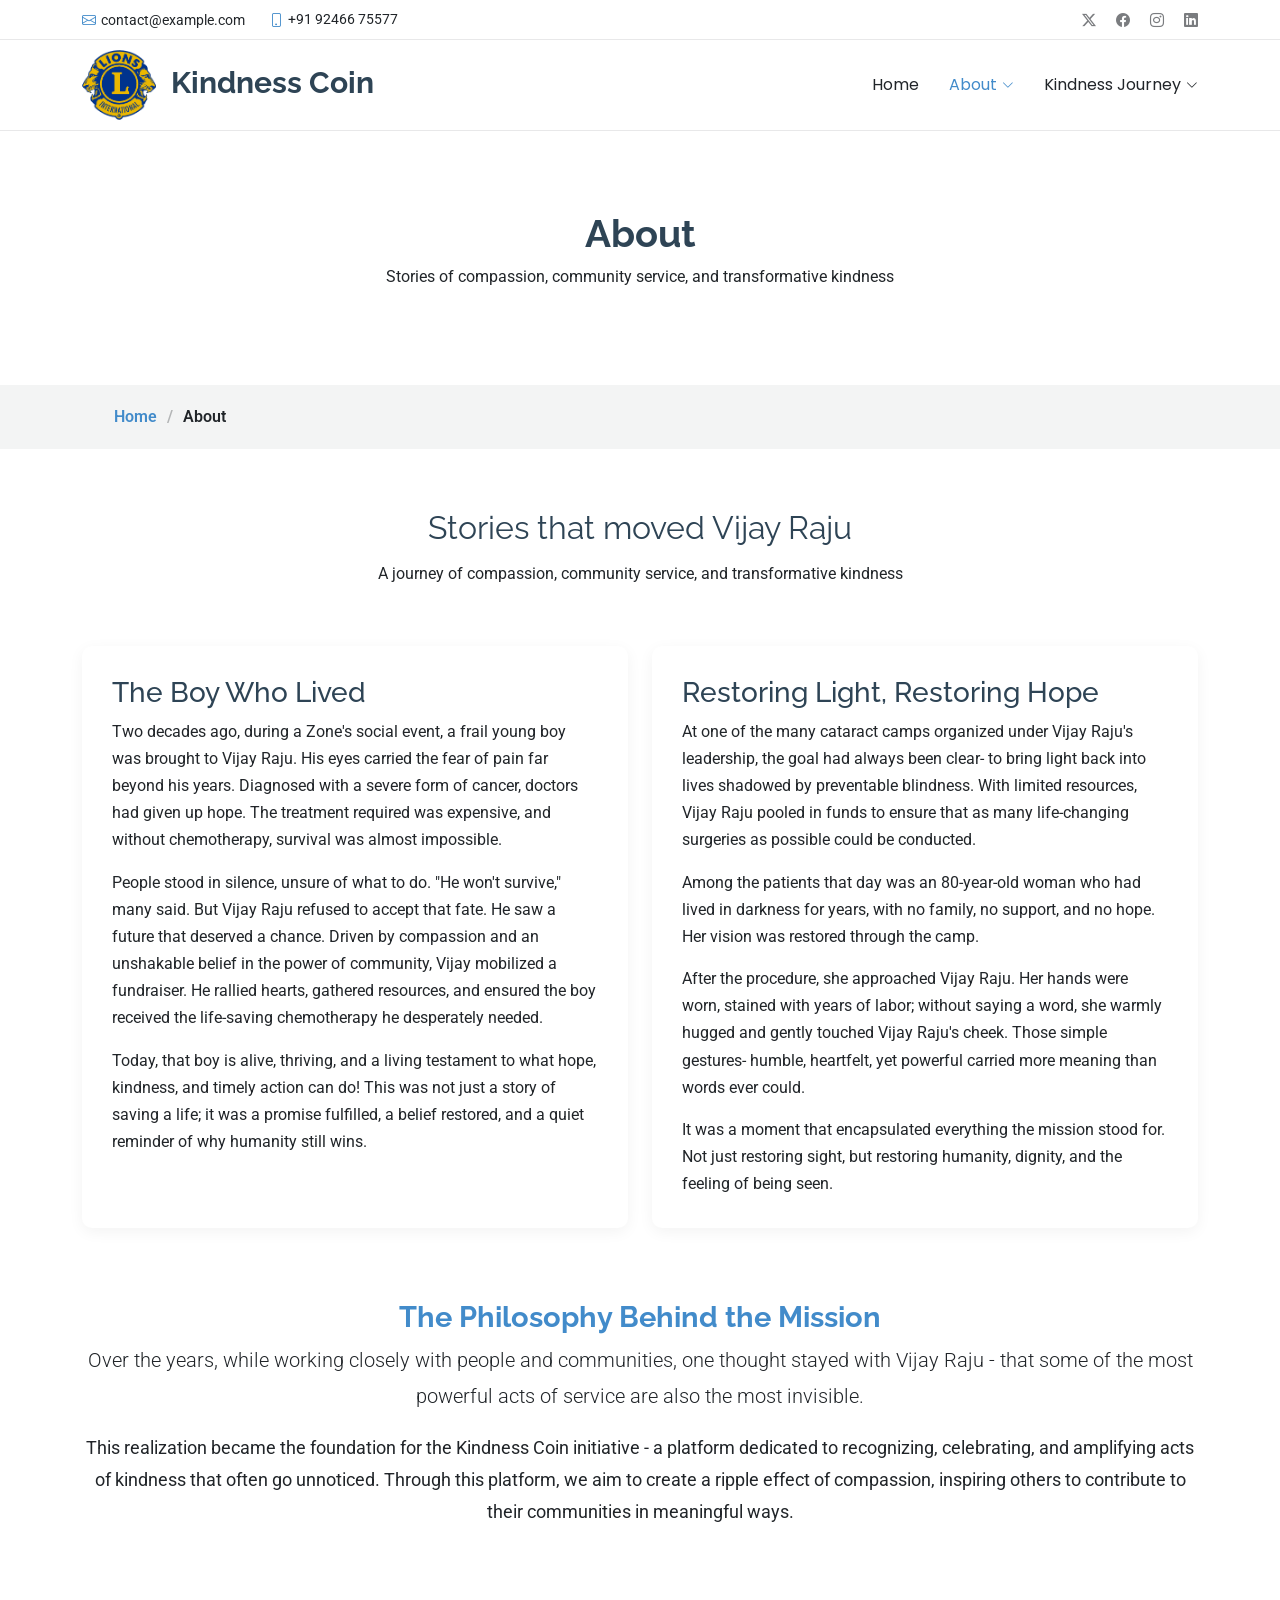
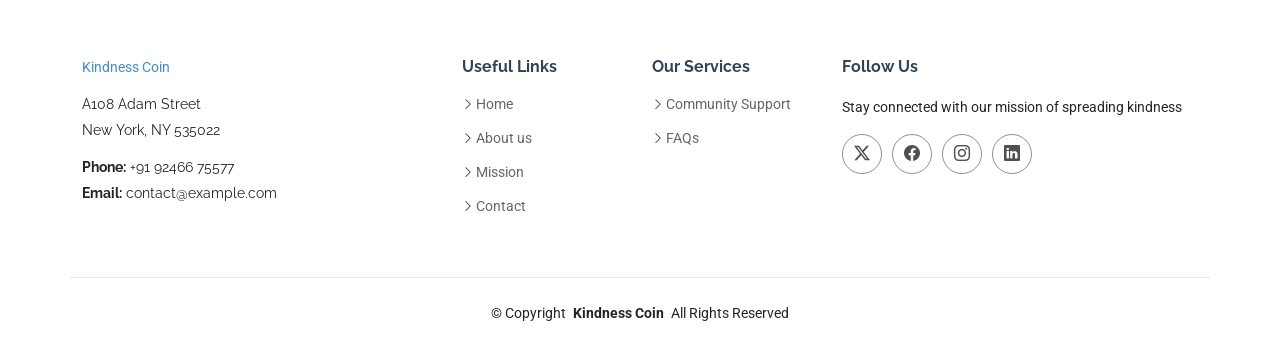
==== about.html @ 24386de6 "Add FAQ page and update service links in multiple sections" ====
<!DOCTYPE html>
<html lang="en">

<head>
  <meta charset="utf-8">
  <meta content="width=device-width, initial-scale=1.0" name="viewport">
  <title>About - Kindness Coin</title>
  <meta name="description" content="Learn about Vijay Raju and his inspiring journey of kindness and community service">
  <meta name="keywords" content="Vijay Raju, kindness, community service, inspiration">

  <!-- Favicons -->
  <link href="assets/img/favicon.png" rel="icon">
  <link href="assets/img/apple-touch-icon.png" rel="apple-touch-icon">

  <!-- Fonts -->
  <link href="https://fonts.googleapis.com" rel="preconnect">
  <link href="https://fonts.gstatic.com" rel="preconnect" crossorigin>
  <link href="https://fonts.googleapis.com/css2?family=Roboto:ital,wght@0,100;0,300;0,400;0,500;0,700;0,900;1,100;1,300;1,400;1,500;1,700;1,900&family=Poppins:ital,wght@0,100;0,200;0,300;0,400;0,500;0,600;0,700;0,800;0,900;1,100;1,200;1,300;1,400;1,500;1,600;1,700;1,800;1,900&family=Raleway:ital,wght@0,100;0,200;0,300;0,400;0,500;0,600;0,700;0,800;0,900;1,100;1,200;1,300;1,400;1,500;1,600;1,700;1,800;1,900&display=swap" rel="stylesheet">

  <!-- Vendor CSS Files -->
  <link href="assets/vendor/bootstrap/css/bootstrap.min.css" rel="stylesheet">
  <link href="assets/vendor/bootstrap-icons/bootstrap-icons.css" rel="stylesheet">
  <link href="assets/vendor/aos/aos.css" rel="stylesheet">
  <link href="assets/vendor/glightbox/css/glightbox.min.css" rel="stylesheet">
  <link href="assets/vendor/swiper/swiper-bundle.min.css" rel="stylesheet">

  <!-- Main CSS File -->
  <link href="assets/css/main.css" rel="stylesheet">
</head>

<body class="about-page">

  <header id="header" class="header sticky-top">

    <div class="topbar d-flex align-items-center">
      <div class="container d-flex justify-content-center justify-content-md-between">
        <div class="contact-info d-flex align-items-center">
          <i class="bi bi-envelope d-flex align-items-center"><a href="mailto:contact@example.com">contact@example.com</a></i>
          <i class="bi bi-phone d-flex align-items-center ms-4"><span>+91 92466 75577</span></i>
        </div>
        <div class="social-links d-none d-md-flex align-items-center">
          <a href="#" class="twitter"><i class="bi bi-twitter-x"></i></a>
          <a href="#" class="facebook"><i class="bi bi-facebook"></i></a>
          <a href="#" class="instagram"><i class="bi bi-instagram"></i></a>
          <a href="#" class="linkedin"><i class="bi bi-linkedin"></i></a>
        </div>
      </div>
    </div><!-- End Top Bar -->

    <div class="branding d-flex align-items-center">
      <div class="container position-relative d-flex align-items-center justify-content-between">
        <a href="index.html" class="logo d-flex align-items-center">
          <h1 class="sitename">
            <img src="assets/img/lions.PNG" alt="Lions Logo" class="logo-icon me-2">
            Kindness Coin
          </h1>
        </a>

        <nav id="navmenu" class="navmenu">
          <ul>
            <li><a href="index.html#hero">Home</a></li>
            <li class="dropdown"><a href="about.html" class="active"><span>About</span> <i class="bi bi-chevron-down toggle-dropdown"></i></a>
              <ul>
                <li><a href="vision.html">Vision</a></li>
                <li><a href="inspiration.html">Inspiration</a></li>
              </ul>
            </li>
            <li class="dropdown"><a href="index.html#kindness"><span>Kindness Journey</span> <i class="bi bi-chevron-down toggle-dropdown"></i></a>
              <ul>
                <li><a href="index.html#journey-map">Journey Map</a></li>
                <li><a href="index.html#kindness-stories">Stories of Kindness</a></li>
              </ul>
            </li>
          </ul>
          <i class="mobile-nav-toggle d-xl-none bi bi-list"></i>
        </nav>

      </div>
    </div>

  </header>

  <main class="main">

    <!-- Page Title -->
    <div class="page-title" data-aos="fade">
      <div class="heading">
        <div class="container">
          <div class="row d-flex justify-content-center text-center">
            <div class="col-lg-8">
              <h1>About</h1>
              <p>Stories of compassion, community service, and transformative kindness</p>
            </div>
          </div>
        </div>
      </div>
      <nav class="breadcrumbs">
        <div class="container">
          <ol>
            <li><a href="index.html">Home</a></li>
            <li class="current">About</li>
          </ol>
        </div>
      </nav>
    </div><!-- End Page Title -->

    <!-- About Section -->
    <section id="about-story" class="portfolio section">

      <!-- Section Title -->
      <div class="container section-title" data-aos="fade-up">
        <h2>Stories that moved Vijay Raju</h2>
        <p>A journey of compassion, community service, and transformative kindness</p>
      </div><!-- End Section Title -->

      <div class="container">

        <div class="row gy-4 justify-content-center" data-aos="fade-up" data-aos-delay="200">

          <div class="col-lg-6" data-aos="fade-up" data-aos-delay="300">
            <div class="story-box">
              <h3>The Boy Who Lived</h3>
              <p>Two decades ago, during a Zone's social event, a frail young boy was brought to Vijay Raju. His eyes carried the fear of pain far beyond his years. Diagnosed with a severe form of cancer, doctors had given up hope. The treatment required was expensive, and without chemotherapy, survival was almost impossible.</p>
              <p>People stood in silence, unsure of what to do. "He won't survive," many said. But Vijay Raju refused to accept that fate. He saw a future that deserved a chance. Driven by compassion and an unshakable belief in the power of community, Vijay mobilized a fundraiser. He rallied hearts, gathered resources, and ensured the boy received the life-saving chemotherapy he desperately needed.</p>
              <p>Today, that boy is alive, thriving, and a living testament to what hope, kindness, and timely action can do! This was not just a story of saving a life; it was a promise fulfilled, a belief restored, and a quiet reminder of why humanity still wins.</p>
            </div>
          </div>

          <div class="col-lg-6" data-aos="fade-up" data-aos-delay="400">
            <div class="story-box">
              <h3>Restoring Light, Restoring Hope</h3>
              <p>At one of the many cataract camps organized under Vijay Raju's leadership, the goal had always been clear- to bring light back into lives shadowed by preventable blindness. With limited resources, Vijay Raju pooled in funds to ensure that as many life-changing surgeries as possible could be conducted.</p>
              <p>Among the patients that day was an 80-year-old woman who had lived in darkness for years, with no family, no support, and no hope. Her vision was restored through the camp.</p>
              <p>After the procedure, she approached Vijay Raju. Her hands were worn, stained with years of labor; without saying a word, she warmly hugged and gently touched Vijay Raju's cheek. Those simple gestures- humble, heartfelt, yet powerful carried more meaning than words ever could.</p>
              <p>It was a moment that encapsulated everything the mission stood for. Not just restoring sight, but restoring humanity, dignity, and the feeling of being seen.</p>
            </div>
          </div>

        </div>

        <!-- Additional Content Section -->
        <div class="row gy-4 mt-5" data-aos="fade-up" data-aos-delay="500">
          <div class="col-lg-12">
            <div class="about-content text-center">
              <h3>The Philosophy Behind the Mission</h3>
              <p class="lead">Over the years, while working closely with people and communities, one thought stayed with Vijay Raju - that some of the most powerful acts of service are also the most invisible.</p>
              <p>This realization became the foundation for the Kindness Coin initiative - a platform dedicated to recognizing, celebrating, and amplifying acts of kindness that often go unnoticed. Through this platform, we aim to create a ripple effect of compassion, inspiring others to contribute to their communities in meaningful ways.</p>
            </div>
          </div>
        </div>

      </div>

    </section><!-- /About Story Section -->

  </main>

  <footer id="footer" class="footer">

    <div class="container footer-top">
      <div class="row gy-4">
        <div class="col-lg-4 col-md-6 footer-about">
          <a href="index.html" class="d-flex align-items-center">
            <span class="sitename">Kindness Coin</span>
          </a>
          <div class="footer-contact pt-3">
            <p>A108 Adam Street</p>
            <p>New York, NY 535022</p>
            <p class="mt-3"><strong>Phone:</strong> <span>+91 92466 75577</span></p>
            <p><strong>Email:</strong> <span>contact@example.com</span></p>
          </div>
        </div>

        <div class="col-lg-2 col-md-3 footer-links">
          <h4>Useful Links</h4>
          <ul>
            <li><i class="bi bi-chevron-right"></i> <a href="index.html">Home</a></li>
            <li><i class="bi bi-chevron-right"></i> <a href="about.html">About us</a></li>
            <li><i class="bi bi-chevron-right"></i> <a href="index.html#mission">Mission</a></li>
            <li><i class="bi bi-chevron-right"></i> <a href="index.html#contact">Contact</a></li>
          </ul>
        </div>

        <div class="col-lg-2 col-md-3 footer-links">
          <h4>Our Services</h4>
          <ul>
            <li><i class="bi bi-chevron-right"></i> <a href="#">Community Support</a></li>
            <li><i class="bi bi-chevron-right"></i> <a href="faq.html">FAQs</a></li>
          </ul>
        </div>

        <div class="col-lg-4 col-md-12">
          <h4>Follow Us</h4>
          <p>Stay connected with our mission of spreading kindness</p>
          <div class="social-links d-flex">
            <a href=""><i class="bi bi-twitter-x"></i></a>
            <a href=""><i class="bi bi-facebook"></i></a>
            <a href=""><i class="bi bi-instagram"></i></a>
            <a href=""><i class="bi bi-linkedin"></i></a>
          </div>
        </div>

      </div>
    </div>

    <div class="container copyright text-center mt-4">
      <p>© <span>Copyright</span> <strong class="px-1 sitename">Kindness Coin</strong> <span>All Rights Reserved</span></p>
    </div>

  </footer>

  <!-- Scroll Top -->
  <a href="#" id="scroll-top" class="scroll-top d-flex align-items-center justify-content-center"><i class="bi bi-arrow-up-short"></i></a>

  <!-- Vendor JS Files -->
  <script src="assets/vendor/bootstrap/js/bootstrap.bundle.min.js"></script>
  <script src="assets/vendor/php-email-form/validate.js"></script>
  <script src="assets/vendor/aos/aos.js"></script>
  <script src="assets/vendor/glightbox/js/glightbox.min.js"></script>
  <script src="assets/vendor/swiper/swiper-bundle.min.js"></script>
  <script src="assets/vendor/purecounter/purecounter_vanilla.js"></script>
  <script src="assets/vendor/imagesloaded/imagesloaded.pkgd.min.js"></script>
  <script src="assets/vendor/isotope-layout/isotope.pkgd.min.js"></script>

  <!-- Main JS File -->
  <script src="assets/js/main.js"></script>

</body>

</html>
---- assets/css/main.css ----
/* Fonts */
:root {
  --default-font: "Roboto",  system-ui, -apple-system, "Segoe UI", Roboto, "Helvetica Neue", Arial, "Noto Sans", "Liberation Sans", sans-serif, "Apple Color Emoji", "Segoe UI Emoji", "Segoe UI Symbol", "Noto Color Emoji";
  --heading-font: "Raleway",  sans-serif;
  --nav-font: "Poppins",  sans-serif;
}

/* Global Colors - The following color variables are used throughout the website. Updating them here will change the color scheme of the entire website */
:root { 
  --background-color: #ffffff; /* Background color for the entire website, including individual sections */
  --default-color: #212529; /* Default color used for the majority of the text content across the entire website */
  --heading-color: #2e4455; /* Color for headings, subheadings and title throughout the website */
  --accent-color: #428bca; /* Accent color that represents your brand on the website. It's used for buttons, links, and other elements that need to stand out */
  --surface-color: #ffffff; /* The surface color is used as a background of boxed elements within sections, such as cards, icon boxes, or other elements that require a visual separation from the global background. */
  --contrast-color: #ffffff; /* Contrast color for text, ensuring readability against backgrounds of accent, heading, or default colors. */
}

/* Nav Menu Colors - The following color variables are used specifically for the navigation menu. They are separate from the global colors to allow for more customization options */
:root {
  --nav-color: #212529;  /* The default color of the main navmenu links */
  --nav-hover-color: #428bca; /* Applied to main navmenu links when they are hovered over or active */
  --nav-mobile-background-color: #ffffff; /* Used as the background color for mobile navigation menu */
  --nav-dropdown-background-color: #ffffff; /* Used as the background color for dropdown items that appear when hovering over primary navigation items */
  --nav-dropdown-color: #212529; /* Used for navigation links of the dropdown items in the navigation menu. */
  --nav-dropdown-hover-color: #428bca; /* Similar to --nav-hover-color, this color is applied to dropdown navigation links when they are hovered over. */
}

/* Color Presets - These classes override global colors when applied to any section or element, providing reuse of the sam color scheme. */

.light-background {
  --background-color: #f5f9fc;
  --surface-color: #ffffff;
}

.dark-background {
  --background-color: #263746;
  --default-color: #ffffff;
  --heading-color: #ffffff;
  --surface-color: #385167;
  --contrast-color: #ffffff;
}

/* Smooth scroll */
:root {
  scroll-behavior: smooth;
}

/*--------------------------------------------------------------
# Scrambled Text Animation
--------------------------------------------------------------*/

.scrambled-text-container {
  margin: 40px 0;
  text-align: center;
}

.scrambled-text {
  font-size: 1.5rem;
  font-weight: 500;
  color: var(--heading-color);
  margin-bottom: 20px;
  line-height: 1.6;
  opacity: 0;
  transform: translateY(20px);
  transition: all 0.6s ease;
}

.scrambled-text.aos-animate {
  opacity: 1;
  transform: translateY(0);
}

.scrambled-text .letter {
  display: inline-block;
  transition: all 0.1s ease;
  opacity: 0;
  transform: translateY(-20px) rotateZ(15deg);
}

.scrambled-text .letter.revealed {
  opacity: 1;
  transform: translateY(0) rotateZ(0deg);
}

.scrambled-text .letter.scrambled {
  animation: scramble 0.1s ease infinite;
}

@keyframes scramble {
  0% { transform: translateY(-10px) rotateZ(-5deg); }
  25% { transform: translateY(5px) rotateZ(5deg); }
  50% { transform: translateY(-5px) rotateZ(-3deg); }
  75% { transform: translateY(3px) rotateZ(3deg); }
  100% { transform: translateY(-10px) rotateZ(-5deg); }
}

/*--------------------------------------------------------------
# General Styling & Shared Classes
--------------------------------------------------------------*/
body {
  color: var(--default-color);
  background-color: var(--background-color);
  font-family: var(--default-font);
}

/* Hero Section Styles
------------------------------*/
#hero {
  position: relative;
  min-height: 100vh;
  display: flex;
  align-items: center;
  justify-content: center;
  overflow: hidden;
}

#hero .hero-video {
  position: absolute;
  top: 0;
  left: 0;
  width: 100%;
  height: 100%;
  object-fit: cover;
  z-index: 0;
}

#hero::before {
  content: '';
  position: absolute;
  top: 0;
  left: 0;
  width: 100%;
  height: 100%;
  background: rgba(0, 0, 0, 0.6);
  z-index: 1;
}

.hero-content-wrapper {
  position: relative;
  z-index: 2;
  display: flex;
  flex-direction: column;
  align-items: center;
  justify-content: center;
  text-align: center;
  padding: 0 20px;
}

/* Animated Coin Container */
.animated-coin-container {
  perspective: 1000px;
  margin-bottom: 40px;
  opacity: 0;
  transform: translateX(-100vw);
  animation: coinEnter 2s ease-out 0.5s forwards;
}

.animated-coin-container.centered {
  animation: coinEnter 2s ease-out 0.5s forwards, coinGlow 2s ease-in-out infinite 2.5s;
}

@keyframes coinEnter {
  0% {
    opacity: 0;
    transform: translateX(-100vw) scale(0.5);
  }
  60% {
    opacity: 1;
    transform: translateX(10px) scale(1.1);
  }
  80% {
    transform: translateX(-5px) scale(1);
  }
  100% {
    opacity: 1;
    transform: translateX(0) scale(1);
  }
}

@keyframes coinGlow {
  0%, 100% {
    filter: drop-shadow(0 0 20px rgba(255, 215, 0, 0.5));
  }
  50% {
    filter: drop-shadow(0 0 40px rgba(255, 215, 0, 0.8));
  }
}

/* Rotating Coin Animation
------------------------------*/
.coin {
  width: 180px;
  height: 180px;
  position: relative;
  transform-style: preserve-3d;
  animation: none;
}

.coin.spinning {
  animation: rotateCoin 2s infinite linear;
}

.coin-face {
  position: absolute;
  width: 100%;
  height: 100%;
  border-radius: 50%;
  backface-visibility: hidden;
  object-fit: cover;
  filter: drop-shadow(0 0 20px rgba(255, 215, 0, 0.4));
}

.coin-front {
  transform: rotateY(0deg);
}

.coin-back {
  transform: rotateY(180deg);
}

@keyframes rotateCoin {
  0% {
    transform: rotateY(0deg);
  }
  100% {
    transform: rotateY(360deg);
  }
}

/* Hero Text Content */
.hero-text-content {
  opacity: 0;
  transform: translateY(50px);
  transition: all 1s ease-out;
}

.hero-text-content.visible {
  opacity: 1;
  transform: translateY(0);
}

.hero-title {
  font-size: 3.5rem;
  font-weight: 700;
  color: #fff;
  margin-bottom: 20px;
  line-height: 1.2;
}

.hero-title .title-word {
  display: inline-block;
  opacity: 0;
  transform: translateY(30px) rotateX(-90deg);
  transition: all 0.6s ease-out;
}

.hero-text-content.visible .title-word {
  opacity: 1;
  transform: translateY(0) rotateX(0);
}

.hero-text-content.visible .title-word:nth-child(1) { transition-delay: 0.1s; }
.hero-text-content.visible .title-word:nth-child(2) { transition-delay: 0.2s; }
.hero-text-content.visible .title-word:nth-child(3) { transition-delay: 0.3s; }
.hero-text-content.visible .title-word:nth-child(4) { transition-delay: 0.4s; }

.hero-title .highlight {
  background: linear-gradient(135deg, #FFD700, #FFA500);
  -webkit-background-clip: text;
  -webkit-text-fill-color: transparent;
  background-clip: text;
}

.hero-subtitle {
  font-size: 1.4rem;
  color: rgba(255, 255, 255, 0.8);
  margin-bottom: 40px;
  opacity: 0;
  transform: translateY(20px);
  transition: all 0.8s ease-out 0.6s;
}

.hero-text-content.visible .hero-subtitle {
  opacity: 1;
  transform: translateY(0);
}

.hero-cta {
  display: flex;
  gap: 20px;
  justify-content: center;
  flex-wrap: wrap;
  opacity: 0;
  transform: translateY(20px);
  transition: all 0.8s ease-out 0.8s;
}

.hero-text-content.visible .hero-cta {
  opacity: 1;
  transform: translateY(0);
}

.btn-hero-primary {
  padding: 15px 40px;
  background: linear-gradient(135deg, #FFD700, #FFA500);
  color: #333;
  font-weight: 600;
  font-size: 1.1rem;
  border-radius: 50px;
  text-decoration: none;
  transition: all 0.3s ease;
  box-shadow: 0 5px 20px rgba(255, 215, 0, 0.4);
}

.btn-hero-primary:hover {
  transform: translateY(-3px);
  box-shadow: 0 8px 30px rgba(255, 215, 0, 0.6);
  color: #333;
}

.btn-hero-secondary {
  padding: 15px 40px;
  background: transparent;
  color: #fff;
  font-weight: 600;
  font-size: 1.1rem;
  border: 2px solid rgba(255, 255, 255, 0.5);
  border-radius: 50px;
  text-decoration: none;
  transition: all 0.3s ease;
}

.btn-hero-secondary:hover {
  background: rgba(255, 255, 255, 0.1);
  border-color: #fff;
  color: #fff;
  transform: translateY(-3px);
}

/* Scroll Indicator */
.scroll-indicator {
  position: absolute;
  bottom: 40px;
  left: 50%;
  transform: translateX(-50%);
  z-index: 3;
  display: flex;
  flex-direction: column;
  align-items: center;
  gap: 10px;
  opacity: 0;
  transition: opacity 1s ease-out 1.5s;
}

.scroll-indicator.visible {
  opacity: 1;
}

.scroll-indicator span {
  color: rgba(255, 255, 255, 0.6);
  font-size: 0.8rem;
  text-transform: uppercase;
  letter-spacing: 2px;
}

.mouse {
  width: 26px;
  height: 40px;
  border: 2px solid rgba(255, 255, 255, 0.5);
  border-radius: 20px;
  display: flex;
  justify-content: center;
  padding-top: 8px;
}

.wheel {
  width: 4px;
  height: 8px;
  background: rgba(255, 255, 255, 0.8);
  border-radius: 2px;
  animation: scrollWheel 2s infinite;
}

@keyframes scrollWheel {
  0% {
    opacity: 1;
    transform: translateY(0);
  }
  100% {
    opacity: 0;
    transform: translateY(15px);
  }
}

/* Responsive Hero */
@media (max-width: 768px) {
  .coin {
    width: 120px;
    height: 120px;
  }
  
  .coin-face {
    font-size: 32px;
  }
  
  .hero-title {
    font-size: 2rem;
  }
  
  .hero-subtitle {
    font-size: 1rem;
  }
  
  .btn-hero-primary,
  .btn-hero-secondary {
    padding: 12px 30px;
    font-size: 1rem;
  }
}

/* Stats Section Styling
------------------------------*/
.stats-heading {
  font-size: 3.5rem;
  font-weight: 700;
  color: var(--heading-color);
  text-transform: uppercase;
  letter-spacing: 2px;
  background: linear-gradient(135deg, #428bca 0%, #2e4455 100%);
  -webkit-background-clip: text;
  -webkit-text-fill-color: transparent;
  background-clip: text;
  animation: fadeInUp 0.8s ease-out;
}

.stats-question {
  font-size: 2rem;
  font-weight: 600;
  color: var(--heading-color);
  font-style: italic;
}

.btn-share-story {
  background: linear-gradient(135deg, #428bca 0%, #2e4455 100%);
  color: white;
  border: none;
  padding: 18px 45px;
  font-size: 1.2rem;
  font-weight: 600;
  border-radius: 50px;
  cursor: pointer;
  transition: all 0.3s ease;
  box-shadow: 0 8px 25px rgba(66, 139, 202, 0.3);
  display: inline-flex;
  align-items: center;
  text-transform: uppercase;
  letter-spacing: 1px;
}

.btn-share-story:hover {
  transform: translateY(-3px);
  box-shadow: 0 12px 35px rgba(66, 139, 202, 0.4);
  background: linear-gradient(135deg, #2e4455 0%, #428bca 100%);
}

.btn-share-story i {
  transition: transform 0.3s ease;
}

.btn-share-story:hover i {
  transform: translateX(5px);
}

@keyframes fadeInUp {
  from {
    opacity: 0;
    transform: translateY(30px);
  }
  to {
    opacity: 1;
    transform: translateY(0);
  }
}

/* Story Modal Styling
------------------------------*/
.modal-content {
  border-radius: 15px;
  border: none;
  box-shadow: 0 10px 40px rgba(0, 0, 0, 0.2);
}

.modal-header {
  background: linear-gradient(135deg, #428bca 0%, #2e4455 100%);
  color: white;
  border-radius: 15px 15px 0 0;
  padding: 1.5rem 2rem;
  border-bottom: none;
}

.modal-title {
  font-weight: 700;
  font-size: 1.5rem;
}

.modal-header .btn-close {
  filter: brightness(0) invert(1);
  opacity: 0.8;
}

.modal-header .btn-close:hover {
  opacity: 1;
}

.modal-intro {
  font-size: 1rem;
  line-height: 1.6;
}

.modal-body {
  padding: 2rem;
}

.form-label {
  font-weight: 600;
  color: var(--heading-color);
  margin-bottom: 0.5rem;
}

.form-control {
  border: 2px solid #e0e0e0;
  border-radius: 8px;
  padding: 0.75rem 1rem;
  transition: all 0.3s ease;
}

.form-control:focus {
  border-color: #428bca;
  box-shadow: 0 0 0 0.2rem rgba(66, 139, 202, 0.15);
}

.modal-footer {
  padding: 1.5rem 2rem;
  border-top: 1px solid #e0e0e0;
}

.modal-footer .btn {
  padding: 0.75rem 2rem;
  font-weight: 600;
  border-radius: 8px;
  text-transform: uppercase;
  letter-spacing: 0.5px;
}

.modal-footer .btn-primary {
  background: linear-gradient(135deg, #428bca 0%, #2e4455 100%);
  border: none;
  transition: all 0.3s ease;
}

.modal-footer .btn-primary:hover {
  transform: translateY(-2px);
  box-shadow: 0 8px 20px rgba(66, 139, 202, 0.3);
}

.modal-footer .btn-secondary {
  background-color: #6c757d;
  border: none;
  transition: all 0.3s ease;
}

.modal-footer .btn-secondary:hover {
  background-color: #5a6268;
  transform: translateY(-2px);
}

/* Form Loader
------------------------------*/
.form-loader {
  text-align: center;
  padding: 3rem;
}

.loader-spinner {
  border: 4px solid #f3f3f3;
  border-top: 4px solid #428bca;
  border-radius: 50%;
  width: 50px;
  height: 50px;
  animation: spin 1s linear infinite;
  margin: 0 auto;
}

@keyframes spin {
  0% { transform: rotate(0deg); }
  100% { transform: rotate(360deg); }
}

/* Toast Message
------------------------------*/
.toast-message {
  background: none;
  border-radius: 8px;
  padding: 1rem;
  margin-top: 1rem;
  animation: slideInDown 0.4s ease;
}

.toast-content {
  display: flex;
  align-items: center;
  justify-content: space-between;
  gap: 0.75rem;
  font-size: 1rem;
  color: #155724;
  font-weight: 600;
}

.toast-success-gif {
  display: block;
  height: auto;
  border-radius: 4px;
  max-width: 100%;
}

.toast-close-btn {
  background: none;
  border: none;
  cursor: pointer;
  color: #155724;
  font-size: 1.1rem;
  line-height: 1;
  padding: 0.25rem;
  flex-shrink: 0;
  opacity: 0.7;
  transition: opacity 0.2s;
}

.toast-close-btn:hover {
  opacity: 1;
}

.toast-content i {
  font-size: 1.5rem;
}

@keyframes slideInDown {
  from {
    opacity: 0;
    transform: translateY(-20px);
  }
  to {
    opacity: 1;
    transform: translateY(0);
  }
}

/* Image Upload Drop Zone
------------------------------*/
.upload-drop-zone {
  border: 2px dashed #adb5bd;
  border-radius: 8px;
  padding: 24px 16px;
  text-align: center;
  cursor: pointer;
  transition: border-color 0.2s ease, background-color 0.2s ease;
  background-color: #f8f9fa;
}

.upload-drop-zone:hover,
.upload-drop-zone.dragover {
  border-color: #0d6efd;
  background-color: #e8f0fe;
}

.upload-drop-zone.dragover {
  border-style: solid;
}

.upload-drop-icon {
  font-size: 2rem;
  color: #adb5bd;
  display: block;
  margin-bottom: 0.5rem;
}

.upload-drop-zone:hover .upload-drop-icon,
.upload-drop-zone.dragover .upload-drop-icon {
  color: #0d6efd;
}

.upload-drop-text {
  color: #6c757d;
  font-size: 0.9rem;
  margin: 0;
}

.upload-drop-browse {
  color: #0d6efd;
  text-decoration: underline;
  cursor: pointer;
}

.upload-drop-hint {
  color: #adb5bd;
  font-size: 0.78rem;
}

.upload-preview-wrap {
  position: relative;
  display: inline-block;
  margin-top: 10px;
}

.upload-preview-img {
  max-height: 160px;
  max-width: 100%;
  border-radius: 8px;
  border: 1px solid #dee2e6;
  object-fit: cover;
}

.upload-remove-btn {
  position: absolute;
  top: -8px;
  right: -8px;
  background: none;
  border: none;
  padding: 0;
  cursor: pointer;
  color: #dc3545;
  font-size: 1.2rem;
  line-height: 1;
}

.upload-remove-btn:hover {
  color: #a71d2a;
}

/* About Section Content Styling
------------------------------*/
.about-content {
  font-size: 1.1rem;
  line-height: 1.8;
  color: var(--default-color);
}

.about-content .lead-text {
  font-size: 2rem;
  font-weight: 700;
  color: var(--heading-color);
  margin-bottom: 1.5rem;
  line-height: 1.4;
}

.about-content p {
  margin-bottom: 1.2rem;
}

.about-content h3 {
  color: var(--accent-color);
  font-weight: 700;
  font-size: 1.8rem;
}

.about-content h4 {
  font-weight: 600;
  margin-bottom: 0.5rem;
}

.highlight-box {
  background: linear-gradient(135deg, rgba(66, 139, 202, 0.1) 0%, rgba(46, 68, 85, 0.1) 100%);
  border-left: 4px solid var(--accent-color);
  padding: 2rem;
  border-radius: 8px;
  box-shadow: 0 4px 15px rgba(0, 0, 0, 0.05);
}

.highlight-box h4 {
  color: var(--heading-color);
  font-size: 1.3rem;
  margin-bottom: 1rem;
}

.highlight-box p {
  margin-bottom: 0.5rem;
  font-size: 1.1rem;
  color: var(--default-color);
}

.cta-box {
  background: linear-gradient(135deg, #f5f9fc 0%, #e8f4f8 100%);
  padding: 2.5rem;
  border-radius: 15px;
  box-shadow: 0 6px 20px rgba(66, 139, 202, 0.15);
}

.cta-box h4 {
  font-size: 1.5rem;
  font-weight: 700;
  margin-bottom: 0.5rem;
  color: var(--heading-color);
}

.cta-box h4:last-child {
  margin-bottom: 0;
}

a {
  color: var(--accent-color);
  text-decoration: none;
  transition: 0.3s;
}

a:hover {
  color: color-mix(in srgb, var(--accent-color), transparent 25%);
  text-decoration: none;
}

h1,
h2,
h3,
h4,
h5,
h6 {
  color: var(--heading-color);
  font-family: var(--heading-font);
}

/* Pulsating Play Button
------------------------------*/
.pulsating-play-btn {
  width: 94px;
  height: 94px;
  background: radial-gradient(var(--accent-color) 50%, color-mix(in srgb, var(--accent-color), transparent 75%) 52%);
  border-radius: 50%;
  display: block;
  position: relative;
  overflow: hidden;
}

.pulsating-play-btn:before {
  content: "";
  position: absolute;
  width: 120px;
  height: 120px;
  animation-delay: 0s;
  animation: pulsate-play-btn 2s;
  animation-direction: forwards;
  animation-iteration-count: infinite;
  animation-timing-function: steps;
  opacity: 1;
  border-radius: 50%;
  border: 5px solid color-mix(in srgb, var(--accent-color), transparent 30%);
  top: -15%;
  left: -15%;
  background: rgba(198, 16, 0, 0);
}

.pulsating-play-btn:after {
  content: "";
  position: absolute;
  left: 50%;
  top: 50%;
  transform: translateX(-40%) translateY(-50%);
  width: 0;
  height: 0;
  border-top: 10px solid transparent;
  border-bottom: 10px solid transparent;
  border-left: 15px solid #fff;
  z-index: 100;
  transition: all 400ms cubic-bezier(0.55, 0.055, 0.675, 0.19);
}

.pulsating-play-btn:hover:before {
  content: "";
  position: absolute;
  left: 50%;
  top: 50%;
  transform: translateX(-40%) translateY(-50%);
  width: 0;
  height: 0;
  border: none;
  border-top: 10px solid transparent;
  border-bottom: 10px solid transparent;
  border-left: 15px solid #fff;
  z-index: 200;
  animation: none;
  border-radius: 0;
}

.pulsating-play-btn:hover:after {
  border-left: 15px solid var(--accent-color);
  transform: scale(20);
}

@keyframes pulsate-play-btn {
  0% {
    transform: scale(0.6, 0.6);
    opacity: 1;
  }

  100% {
    transform: scale(1, 1);
    opacity: 0;
  }
}

/* PHP Email Form Messages
------------------------------*/
.php-email-form .error-message {
  display: none;
  background: #df1529;
  color: #ffffff;
  text-align: left;
  padding: 15px;
  margin-bottom: 24px;
  font-weight: 600;
}

.php-email-form .sent-message {
  display: none;
  color: #ffffff;
  background: #059652;
  text-align: center;
  padding: 15px;
  margin-bottom: 24px;
  font-weight: 600;
}

.php-email-form .loading {
  display: none;
  background: var(--surface-color);
  text-align: center;
  padding: 15px;
  margin-bottom: 24px;
}

.php-email-form .loading:before {
  content: "";
  display: inline-block;
  border-radius: 50%;
  width: 24px;
  height: 24px;
  margin: 0 10px -6px 0;
  border: 3px solid var(--accent-color);
  border-top-color: var(--surface-color);
  animation: php-email-form-loading 1s linear infinite;
}

@keyframes php-email-form-loading {
  0% {
    transform: rotate(0deg);
  }

  100% {
    transform: rotate(360deg);
  }
}

/*--------------------------------------------------------------
# Global Header
--------------------------------------------------------------*/
.header {
  color: var(--default-color);
  transition: all 0.5s;
  z-index: 997;
  background-color: var(--background-color);
}

.header .topbar {
  height: 40px;
  padding: 0;
  font-size: 14px;
  transition: all 0.5s;
  border-bottom: 1px solid color-mix(in srgb, var(--default-color), transparent 90%);
}

.header .topbar .contact-info i {
  font-style: normal;
  color: var(--accent-color);
}

.header .topbar .contact-info i a,
.header .topbar .contact-info i span {
  padding-left: 5px;
  color: var(--default-color);
}

@media (max-width: 575px) {

  .header .topbar .contact-info i a,
  .header .topbar .contact-info i span {
    font-size: 13px;
  }
}

.header .topbar .contact-info i a {
  line-height: 0;
  transition: 0.3s;
  color: var(--default-color);
}

.header .topbar .contact-info i a:hover {
  text-decoration: underline;
}

.header .topbar .social-links a {
  color: color-mix(in srgb, var(--default-color), transparent 40%);
  line-height: 0;
  transition: 0.3s;
  margin-left: 20px;
}

.header .topbar .social-links a:hover {
  color: var(--accent-color);
}

.header .branding {
  min-height: 60px;
  padding: 10px 0;
}

.header .logo {
  line-height: 1;
}

.header .logo img {
  max-height: 70px;
  margin-right: 8px;
}

.header .logo h1 {
  font-size: 30px;
  margin: 0;
  font-weight: 700;
  color: var(--heading-color);
}

.scrolled .header {
  box-shadow: 0px 0 18px rgba(0, 0, 0, 0.1);
}

/*--------------------------------------------------------------
# Navigation Menu
--------------------------------------------------------------*/
/* Navmenu - Desktop */
@media (min-width: 1200px) {
  .navmenu {
    padding: 0;
  }

  .navmenu ul {
    margin: 0;
    padding: 0;
    display: flex;
    list-style: none;
    align-items: center;
  }

  .navmenu li {
    position: relative;
  }

  .navmenu a,
  .navmenu a:focus {
    color: var(--nav-color);
    padding: 18px 15px;
    font-size: 16px;
    font-family: var(--nav-font);
    font-weight: 400;
    display: flex;
    align-items: center;
    justify-content: space-between;
    white-space: nowrap;
    transition: 0.3s;
  }

  .navmenu a i,
  .navmenu a:focus i {
    font-size: 12px;
    line-height: 0;
    margin-left: 5px;
    transition: 0.3s;
  }

  .navmenu li:last-child a {
    padding-right: 0;
  }

  .navmenu li:hover>a,
  .navmenu .active,
  .navmenu .active:focus {
    color: var(--nav-hover-color);
  }

  .navmenu .dropdown ul {
    margin: 0;
    padding: 10px 0;
    background: var(--nav-dropdown-background-color);
    display: block;
    position: absolute;
    visibility: hidden;
    left: 14px;
    top: 130%;
    opacity: 0;
    transition: 0.3s;
    border-radius: 4px;
    z-index: 99;
    box-shadow: 0px 0px 30px rgba(0, 0, 0, 0.1);
  }

  .navmenu .dropdown ul li {
    min-width: 200px;
  }

  .navmenu .dropdown ul a {
    padding: 10px 20px;
    font-size: 15px;
    text-transform: none;
    color: var(--nav-dropdown-color);
  }

  .navmenu .dropdown ul a i {
    font-size: 12px;
  }

  .navmenu .dropdown ul a:hover,
  .navmenu .dropdown ul .active:hover,
  .navmenu .dropdown ul li:hover>a {
    color: var(--nav-dropdown-hover-color);
  }

  .navmenu .dropdown:hover>ul {
    opacity: 1;
    top: 100%;
    visibility: visible;
  }

  .navmenu .dropdown .dropdown ul {
    top: 0;
    left: -90%;
    visibility: hidden;
  }

  .navmenu .dropdown .dropdown:hover>ul {
    opacity: 1;
    top: 0;
    left: -100%;
    visibility: visible;
  }
}

/* Navmenu - Mobile */
@media (max-width: 1199px) {
  .mobile-nav-toggle {
    color: var(--nav-color);
    font-size: 28px;
    line-height: 0;
    margin-right: 10px;
    cursor: pointer;
    transition: color 0.3s;
  }

  .navmenu {
    padding: 0;
    z-index: 9997;
  }

  .navmenu ul {
    display: none;
    list-style: none;
    position: absolute;
    inset: 60px 20px 20px 20px;
    padding: 10px 0;
    margin: 0;
    border-radius: 6px;
    background-color: var(--nav-mobile-background-color);
    overflow-y: auto;
    transition: 0.3s;
    z-index: 9998;
    box-shadow: 0px 0px 30px rgba(0, 0, 0, 0.1);
  }

  .navmenu a,
  .navmenu a:focus {
    color: var(--nav-dropdown-color);
    padding: 10px 20px;
    font-family: var(--nav-font);
    font-size: 17px;
    font-weight: 500;
    display: flex;
    align-items: center;
    justify-content: space-between;
    white-space: nowrap;
    transition: 0.3s;
  }

  .navmenu a i,
  .navmenu a:focus i {
    font-size: 12px;
    line-height: 0;
    margin-left: 5px;
    width: 30px;
    height: 30px;
    display: flex;
    align-items: center;
    justify-content: center;
    border-radius: 50%;
    transition: 0.3s;
    background-color: color-mix(in srgb, var(--accent-color), transparent 90%);
  }

  .navmenu a i:hover,
  .navmenu a:focus i:hover {
    background-color: var(--accent-color);
    color: var(--contrast-color);
  }

  .navmenu a:hover,
  .navmenu .active,
  .navmenu .active:focus {
    color: var(--nav-dropdown-hover-color);
  }

  .navmenu .active i,
  .navmenu .active:focus i {
    background-color: var(--accent-color);
    color: var(--contrast-color);
    transform: rotate(180deg);
  }

  .navmenu .dropdown ul {
    position: static;
    display: none;
    z-index: 99;
    padding: 10px 0;
    margin: 10px 20px;
    background-color: var(--nav-dropdown-background-color);
    border: 1px solid color-mix(in srgb, var(--default-color), transparent 90%);
    box-shadow: none;
    transition: all 0.5s ease-in-out;
  }

  .navmenu .dropdown ul ul {
    background-color: rgba(33, 37, 41, 0.1);
  }

  .navmenu .dropdown>.dropdown-active {
    display: block;
    background-color: rgba(33, 37, 41, 0.03);
  }

  .mobile-nav-active {
    overflow: hidden;
  }

  .mobile-nav-active .mobile-nav-toggle {
    color: #fff;
    position: absolute;
    font-size: 32px;
    top: 15px;
    right: 15px;
    margin-right: 0;
    z-index: 9999;
  }

  .mobile-nav-active .navmenu {
    position: fixed;
    overflow: hidden;
    inset: 0;
    background: rgba(33, 37, 41, 0.8);
    transition: 0.3s;
  }

  .mobile-nav-active .navmenu>ul {
    display: block;
  }
}

/*--------------------------------------------------------------
# Global Footer
--------------------------------------------------------------*/
.footer {
  color: var(--default-color);
  background-color: var(--background-color);
  font-size: 14px;
  position: relative;
}

.footer .footer-top {
  padding-top: 50px;
}

.footer .footer-about .logo {
  line-height: 1;
  margin-bottom: 25px;
}

.footer .footer-about .logo img {
  max-height: 40px;
  margin-right: 6px;
}

.footer .footer-about .logo span {
  color: var(--heading-color);
  font-family: var(--heading-font);
  font-size: 26px;
  font-weight: 700;
  letter-spacing: 1px;
}

.footer .footer-about p {
  font-size: 14px;
  font-family: var(--heading-font);
}

.footer .social-links a {
  display: flex;
  align-items: center;
  justify-content: center;
  width: 40px;
  height: 40px;
  border-radius: 50%;
  border: 1px solid color-mix(in srgb, var(--default-color), transparent 50%);
  font-size: 16px;
  color: color-mix(in srgb, var(--default-color), transparent 20%);
  margin-right: 10px;
  transition: 0.3s;
}

.footer .social-links a:hover {
  color: var(--accent-color);
  border-color: var(--accent-color);
}

.footer h4 {
  font-size: 16px;
  font-weight: bold;
  position: relative;
  padding-bottom: 12px;
}

.footer .footer-links {
  margin-bottom: 30px;
}

.footer .footer-links ul {
  list-style: none;
  padding: 0;
  margin: 0;
}

.footer .footer-links ul i {
  padding-right: 2px;
  font-size: 12px;
  line-height: 0;
}

.footer .footer-links ul li {
  padding: 10px 0;
  display: flex;
  align-items: center;
}

.footer .footer-links ul li:first-child {
  padding-top: 0;
}

.footer .footer-links ul a {
  color: color-mix(in srgb, var(--default-color), transparent 30%);
  display: inline-block;
  line-height: 1;
}

.footer .footer-links ul a:hover {
  color: var(--accent-color);
}

.footer .footer-contact p {
  margin-bottom: 5px;
}

.footer .copyright {
  padding: 25px 0;
  border-top: 1px solid color-mix(in srgb, var(--default-color), transparent 90%);
}

.footer .copyright p {
  margin-bottom: 0;
}

.footer .credits {
  margin-top: 8px;
  font-size: 13px;
}

/*--------------------------------------------------------------
# Preloader
--------------------------------------------------------------*/
#preloader {
  position: fixed;
  inset: 0;
  z-index: 9999;
  overflow: hidden;
  background-color: var(--background-color);
  transition: all 0.6s ease-out;
}

#preloader:before {
  content: "";
  position: fixed;
  top: calc(50% - 30px);
  left: calc(50% - 30px);
  border: 6px solid var(--accent-color);
  border-top-color: color-mix(in srgb, var(--accent-color), transparent 90%);
  border-radius: 50%;
  width: 60px;
  height: 60px;
  animation: animate-preloader 1s linear infinite;
}

@keyframes animate-preloader {
  0% {
    transform: rotate(0deg);
  }

  100% {
    transform: rotate(360deg);
  }
}

/*--------------------------------------------------------------
# Scroll Top Button
--------------------------------------------------------------*/
.scroll-top {
  position: fixed;
  visibility: hidden;
  opacity: 0;
  right: 15px;
  bottom: -15px;
  z-index: 99999;
  background-color: var(--accent-color);
  width: 44px;
  height: 44px;
  border-radius: 50px;
  transition: all 0.4s;
}

.scroll-top i {
  font-size: 24px;
  color: var(--contrast-color);
  line-height: 0;
}

.scroll-top:hover {
  background-color: color-mix(in srgb, var(--accent-color), transparent 20%);
  color: var(--contrast-color);
}

.scroll-top.active {
  visibility: visible;
  opacity: 1;
  bottom: 15px;
}

/*--------------------------------------------------------------
# Disable aos animation delay on mobile devices
--------------------------------------------------------------*/
@media screen and (max-width: 768px) {
  [data-aos-delay] {
    transition-delay: 0 !important;
  }
}

/*--------------------------------------------------------------
# Global Page Titles & Breadcrumbs
--------------------------------------------------------------*/
.page-title {
  color: var(--default-color);
  background-color: var(--background-color);
  position: relative;
}

.page-title .heading {
  padding: 80px 0;
  border-top: 1px solid color-mix(in srgb, var(--default-color), transparent 90%);
}

.page-title .heading h1 {
  font-size: 38px;
  font-weight: 700;
}

.page-title nav {
  background-color: color-mix(in srgb, var(--default-color), transparent 95%);
  padding: 20px 0;
}

.page-title nav ol {
  display: flex;
  flex-wrap: wrap;
  list-style: none;
  margin: 0;
  font-size: 16px;
  font-weight: 600;
}

.page-title nav ol li+li {
  padding-left: 10px;
}

.page-title nav ol li+li::before {
  content: "/";
  display: inline-block;
  padding-right: 10px;
  color: color-mix(in srgb, var(--default-color), transparent 70%);
}

/*--------------------------------------------------------------
# Global Sections
--------------------------------------------------------------*/
section,
.section {
  color: var(--default-color);
  background-color: var(--background-color);
  padding: 60px 0;
  scroll-margin-top: 120px;
  overflow: clip;
}

@media (max-width: 1199px) {

  section,
  .section {
    scroll-margin-top: 100px;
  }
}

/*--------------------------------------------------------------
# Global Section Titles
--------------------------------------------------------------*/
.section-title {
  text-align: center;
  padding-bottom: 60px;
  position: relative;
}

.section-title h2 {
  font-size: 32px;
  font-weight: 400;
  margin-bottom: 15px;
}

.section-title p {
  margin-bottom: 0;
}

/*--------------------------------------------------------------
# Hero Section
--------------------------------------------------------------*/
.hero {
  padding: 0;
}

.hero .carousel {
  width: 100%;
  min-height: 80vh;
  padding: 0;
  margin: 0;
  background-color: var(--background-color);
  position: relative;
}

.hero img {
  position: absolute;
  inset: 0;
  display: block;
  width: 100%;
  height: 100%;
  object-fit: cover;
  z-index: 1;
}

.hero .carousel-item {
  position: absolute;
  inset: 0;
  background-size: cover;
  background-position: center;
  background-repeat: no-repeat;
  overflow: hidden;
}

.hero .carousel-item:before {
  content: "";
  background: color-mix(in srgb, var(--background-color), transparent 30%);
  position: absolute;
  inset: 0;
  z-index: 2;
}

.hero .carousel-item::before {
  content: "";
  background-color: color-mix(in srgb, var(--background-color), transparent 1%);
  position: absolute;
  inset: 0;
}

.hero .hero-video {
  position: absolute;
  top: 0;
  left: 0;
  width: 100%;
  height: 100%;
  object-fit: cover;
  z-index: 2;
}

.hero .carousel-container {
  position: absolute;
  inset: 90px 64px 64px 64px;
  display: flex;
  justify-content: center;
  align-items: center;
  flex-direction: column;
  z-index: 3;
}

.hero h2 {
  margin-bottom: 30px;
  font-size: 48px;
  font-weight: 700;
  animation: fadeInDown 1s both;
}

@media (max-width: 768px) {
  .hero h2 {
    font-size: 30px;
  }
}

.hero p {
  animation: fadeInDown 1s both 0.2s;
}

.hero .btn-get-started {
  color: var(--contrast-color);
  background: var(--accent-color);
  font-family: var(--heading-font);
  font-weight: 500;
  font-size: 15px;
  letter-spacing: 1px;
  display: inline-block;
  padding: 8px 32px;
  border-radius: 50px;
  transition: 0.5s;
  margin: 10px;
  animation: fadeInUp 1s both 0.4s;
}

.hero .btn-get-started:hover {
  background: color-mix(in srgb, var(--accent-color), transparent 20%);
}

.hero .carousel-control-prev,
.hero .carousel-control-next {
  width: 10%;
  transition: 0.3s;
  opacity: 0.5;
}

.hero .carousel-control-prev:focus,
.hero .carousel-control-next:focus {
  opacity: 0.5;
}

.hero .carousel-control-prev:hover,
.hero .carousel-control-next:hover {
  opacity: 0.9;
}

@media (min-width: 1024px) {

  .hero .carousel-control-prev,
  .hero .carousel-control-next {
    width: 5%;
  }
}

.hero .carousel-control-next-icon,
.hero .carousel-control-prev-icon {
  background: none;
  font-size: 32px;
  line-height: 1;
}

.hero .carousel-indicators {
  list-style: none;
}

.hero .carousel-indicators li {
  cursor: pointer;
}

@keyframes fadeInUp {
  from {
    opacity: 0;
    transform: translate3d(0, 100%, 0);
  }

  to {
    opacity: 1;
    transform: translate3d(0, 0, 0);
  }
}

@keyframes fadeInDown {
  from {
    opacity: 0;
    transform: translate3d(0, -100%, 0);
  }

  to {
    opacity: 1;
    transform: translate3d(0, 0, 0);
  }
}

/*--------------------------------------------------------------
# About Section
--------------------------------------------------------------*/
.about h3 {
  font-weight: 700;
  font-size: 28px;
  margin-bottom: 20px;
}

.about .fst-italic {
  color: color-mix(in srgb, var(--default-color), var(--contrast-color) 50%);
}

.about .content ul {
  list-style: none;
  padding: 0;
}

.about .content ul li {
  padding: 0 0 10px 30px;
  position: relative;
}

.about .content ul i {
  position: absolute;
  font-size: 20px;
  left: 0;
  top: -3px;
  color: var(--accent-color);
}

.about .content p:last-child {
  margin-bottom: 0;
}

.about .pulsating-play-btn {
  position: absolute;
  left: calc(50% - 47px);
  top: calc(50% - 47px);
}

/*--------------------------------------------------------------
# Counter Dashboard (within About section)
--------------------------------------------------------------*/
.about .counter-dashboard {
  padding: 50px 0 30px 0;
}

.about .counter-dashboard i {
  background-color: var(--surface-color);
  color: var(--accent-color);
  box-shadow: 0px 2px 25px rgba(0, 0, 0, 0.1);
  width: 54px;
  height: 54px;
  font-size: 24px;
  border-radius: 50px;
  border: 2px solid var(--background-color);
  display: inline-flex;
  align-items: center;
  justify-content: center;
  position: relative;
  z-index: 1;
}

.about .counter-dashboard .stats-item {
  background-color: var(--surface-color);
  margin-top: -27px;
  padding: 30px 30px 25px 30px;
  width: 100%;
  position: relative;
  text-align: center;
  box-shadow: 0px 2px 35px rgba(0, 0, 0, 0.1);
  border-radius: 4px;
  z-index: 0;
}

.about .counter-dashboard .stats-item span {
  font-size: 36px;
  display: block;
  font-weight: 700;
  color: color-mix(in srgb, var(--default-color), transparent 20%);
}

.about .counter-dashboard .stats-item p {
  padding: 0;
  margin: 0;
  font-family: var(--heading-font);
  font-size: 16px;
}

/*--------------------------------------------------------------
# Why Us Section
--------------------------------------------------------------*/
.why-us .card-item {
  background: color-mix(in srgb, var(--default-color), transparent 97%);
  padding: 50px 30px;
  transition: all ease-in-out 0.3s;
  height: 100%;
  position: relative;
}

.why-us .card-item span {
  color: var(--accent-color);
  display: block;
  font-size: 28px;
  font-weight: 700;
}

.why-us .card-item h4 {
  font-size: 24px;
  font-weight: 600;
  padding: 0;
  margin: 20px 0;
}

.why-us .card-item h4 a {
  color: var(--heading-color);
}

.why-us .card-item p {
  font-size: 15px;
  color: color-mix(in srgb, var(--default-color), transparent 40%);
  margin: 0;
  padding: 0;
}

.why-us .card-item:hover {
  background: var(--accent-color);
  padding: 30px 30px 70px 30px;
}

.why-us .card-item:hover span,
.why-us .card-item:hover h4 a,
.why-us .card-item:hover p {
  color: var(--contrast-color);
}

/*--------------------------------------------------------------
# Stats Section
--------------------------------------------------------------*/
.stats i {
  background-color: var(--surface-color);
  color: var(--accent-color);
  box-shadow: 0px 2px 25px rgba(0, 0, 0, 0.1);
  width: 54px;
  height: 54px;
  font-size: 24px;
  border-radius: 50px;
  border: 2px solid var(--background-color);
  display: inline-flex;
  align-items: center;
  justify-content: center;
  position: relative;
  z-index: 1;
}

.stats .stats-item {
  background-color: var(--surface-color);
  margin-top: -27px;
  padding: 30px 30px 25px 30px;
  width: 100%;
  position: relative;
  text-align: center;
  box-shadow: 0px 2px 35px rgba(0, 0, 0, 0.1);
  border-radius: 4px;
  z-index: 0;
}

.stats .stats-item span {
  font-size: 36px;
  display: block;
  font-weight: 700;
  color: color-mix(in srgb, var(--default-color), transparent 20%);
}

.stats .stats-item p {
  padding: 0;
  margin: 0;
  font-family: var(--heading-font);
  font-size: 16px;
}

/*--------------------------------------------------------------
# Services Section
--------------------------------------------------------------*/
.services .service-item {
  text-align: center;
  padding: 20px;
  transition: all ease-in-out 0.3s;
  height: 100%;
}

.services .service-item .icon {
  background-color: var(--surface-color);
  color: var(--accent-color);
  margin: 0 auto;
  width: 80px;
  height: 80px;
  border-radius: 50px;
  display: flex;
  align-items: center;
  justify-content: center;
  margin-bottom: 20px;
  transition: 0.3s;
  font-size: 32px;
  transition: ease-in-out 0.3s;
  box-shadow: 0px 0 25px rgba(0, 0, 0, 0.1);
}

.services .service-item h3 {
  font-weight: 700;
  margin-bottom: 15px;
  padding-bottom: 15px;
  font-size: 22px;
  transition: 0.3s;
  position: relative;
}

.services .service-item h3:after {
  content: "";
  position: absolute;
  display: block;
  width: 50px;
  height: 2px;
  background: var(--accent-color);
  bottom: 0;
  left: calc(50% - 25px);
}

.services .service-item p {
  line-height: 24px;
  font-size: 14px;
  margin-bottom: 0;
}

.services .service-item:hover .icon {
  box-shadow: 0px 0 40px rgba(0, 0, 0, 0.1);
}

.services .service-item:hover h3 {
  color: var(--accent-color);
}

/*--------------------------------------------------------------
# Portfolio Section
--------------------------------------------------------------*/
.portfolio .portfolio-filters {
  padding: 0;
  margin: 0 auto 20px auto;
  list-style: none;
  text-align: center;
}

.portfolio .portfolio-filters li {
  cursor: pointer;
  display: inline-block;
  padding: 8px 20px 10px 20px;
  margin: 0;
  font-size: 15px;
  font-weight: 500;
  line-height: 1;
  margin-bottom: 5px;
  border-radius: 50px;
  transition: all 0.3s ease-in-out;
  font-family: var(--heading-font);
}

.portfolio .portfolio-filters li:hover,
.portfolio .portfolio-filters li.filter-active {
  color: var(--contrast-color);
  background-color: var(--accent-color);
}

.portfolio .portfolio-filters li:first-child {
  margin-left: 0;
}

.portfolio .portfolio-filters li:last-child {
  margin-right: 0;
}

@media (max-width: 575px) {
  .portfolio .portfolio-filters li {
    font-size: 14px;
    margin: 0 0 10px 0;
  }
}

.portfolio .portfolio-item {
  position: relative;
  overflow: hidden;
}

.portfolio .portfolio-item .portfolio-info {
  opacity: 0;
  position: absolute;
  left: 12px;
  right: 12px;
  bottom: -100%;
  z-index: 3;
  transition: all ease-in-out 0.5s;
  background: color-mix(in srgb, var(--surface-color), transparent 10%);
  padding: 15px;
}

.portfolio .portfolio-item .portfolio-info h4 {
  font-size: 18px;
  font-weight: 600;
  padding-right: 50px;
}

.portfolio .portfolio-item .portfolio-info p {
  color: color-mix(in srgb, var(--default-color), transparent 30%);
  font-size: 14px;
  margin-bottom: 0;
  padding-right: 50px;
}

.portfolio .portfolio-item .portfolio-info .preview-link,
.portfolio .portfolio-item .portfolio-info .details-link {
  position: absolute;
  right: 50px;
  font-size: 24px;
  top: calc(50% - 14px);
  color: color-mix(in srgb, var(--default-color), transparent 30%);
  transition: 0.3s;
  line-height: 0;
}

.portfolio .portfolio-item .portfolio-info .preview-link:hover,
.portfolio .portfolio-item .portfolio-info .details-link:hover {
  color: var(--accent-color);
}

.portfolio .portfolio-item .portfolio-info .details-link {
  right: 14px;
  font-size: 28px;
}

.portfolio .portfolio-item:hover .portfolio-info {
  opacity: 1;
  bottom: 0;
}

/*--------------------------------------------------------------
# Team Section
--------------------------------------------------------------*/
.team .team-member .member-img {
  border-radius: 8px;
  overflow: hidden;
}

.team .team-member .social {
  position: absolute;
  left: 0;
  top: -18px;
  right: 0;
  opacity: 0;
  transition: ease-in-out 0.3s;
  display: flex;
  align-items: center;
  justify-content: center;
}

.team .team-member .social a {
  transition: color 0.3s;
  color: var(--contrast-color);
  background: var(--accent-color);
  margin: 0 5px;
  display: inline-flex;
  align-items: center;
  justify-content: center;
  width: 36px;
  height: 36px;
  border-radius: 50%;
  transition: 0.3s;
}

.team .team-member .social a i {
  line-height: 0;
  font-size: 16px;
}

.team .team-member .social a:hover {
  background: color-mix(in srgb, var(--accent-color) 90%, black 15%);
}

.team .team-member .social i {
  font-size: 18px;
  margin: 0 2px;
}

.team .team-member .member-info {
  background-color: var(--surface-color);
  padding: 30px 15px;
  text-align: center;
  box-shadow: 0px 2px 15px rgba(0, 0, 0, 0.1);
  background: var(--surface-color);
  margin: -50px 20px 0 20px;
  position: relative;
  border-radius: 8px;
}

.team .team-member .member-info h4 {
  font-weight: 500;
  margin-bottom: 5px;
  font-size: 20px;
}

.team .team-member .member-info span {
  display: block;
  font-size: 16px;
  font-weight: 400;
  color: color-mix(in srgb, var(--default-color), transparent 30%);
}

.team .team-member .member-info p {
  font-style: italic;
  font-size: 14px;
  line-height: 26px;
  color: color-mix(in srgb, var(--default-color), transparent 30%);
}

.team .team-member:hover .social {
  opacity: 1;
}

/*--------------------------------------------------------------
# Faq Section
--------------------------------------------------------------*/
.faq .faq-item {
  margin: 20px 0;
  padding: 20px 0;
  border-bottom: 1px solid color-mix(in srgb, var(--default-color), transparent 85%);
}

.faq .faq-item i {
  color: var(--accent-color);
  font-size: 18px;
  margin-right: 10px;
}

.faq .faq-item h4 {
  font-size: 16px;
  line-height: 26px;
  font-weight: 700;
}

.faq .faq-item p {
  font-size: 15px;
}

.faq .faq-item:first-child {
  padding-top: 0;
  margin-top: 0;
}

.faq .faq-item:last-child {
  border: 0;
  padding-bottom: 0;
  margin-bottom: 0;
}

/*--------------------------------------------------------------
# Contact Section
--------------------------------------------------------------*/
.contact .info-item {
  background-color: var(--surface-color);
  padding: 20px 0 30px 0;
  box-shadow: 0px 0px 20px rgba(0, 0, 0, 0.1);
}

.contact .info-item i {
  color: var(--accent-color);
  width: 56px;
  height: 56px;
  font-size: 24px;
  display: flex;
  justify-content: center;
  align-items: center;
  transition: all 0.3s ease-in-out;
  border-radius: 50%;
  border: 2px dotted color-mix(in srgb, var(--accent-color), transparent 40%);
}

.contact .info-item h3 {
  font-size: 20px;
  font-size: 18px;
  font-weight: 700;
  margin: 10px 0;
}

.contact .info-item p {
  padding: 0;
  margin-bottom: 0;
  font-size: 14px;
}

.contact .php-email-form {
  background-color: var(--surface-color);
  padding: 30px;
  margin-top: 22px;
  box-shadow: 0px 0px 20px rgba(0, 0, 0, 0.1);
}

@media (max-width: 575px) {
  .contact .php-email-form {
    padding: 20px;
  }
}

.contact .php-email-form input[type=text],
.contact .php-email-form input[type=email],
.contact .php-email-form textarea {
  font-size: 14px;
  padding: 10px 15px;
  box-shadow: none;
  border-radius: 0;
  color: var(--default-color);
  background-color: var(--surface-color);
  border-color: color-mix(in srgb, var(--default-color), transparent 80%);
}

.contact .php-email-form input[type=text]:focus,
.contact .php-email-form input[type=email]:focus,
.contact .php-email-form textarea:focus {
  border-color: var(--accent-color);
}

.contact .php-email-form input[type=text]::placeholder,
.contact .php-email-form input[type=email]::placeholder,
.contact .php-email-form textarea::placeholder {
  color: color-mix(in srgb, var(--default-color), transparent 70%);
}

.contact .php-email-form button[type=submit] {
  color: var(--contrast-color);
  background: var(--accent-color);
  border: 0;
  padding: 10px 30px;
  transition: 0.4s;
  border-radius: 50px;
}

.contact .php-email-form button[type=submit]:hover {
  background: color-mix(in srgb, var(--accent-color), transparent 20%);
}

/*--------------------------------------------------------------
# Portfolio Details Section
--------------------------------------------------------------*/
.portfolio-details .portfolio-details-slider img {
  width: 100%;
}

.portfolio-details .swiper-wrapper {
  height: auto;
}

.portfolio-details .swiper-button-prev,
.portfolio-details .swiper-button-next {
  width: 48px;
  height: 48px;
}

.portfolio-details .swiper-button-prev:after,
.portfolio-details .swiper-button-next:after {
  color: rgba(255, 255, 255, 0.8);
  background-color: rgba(0, 0, 0, 0.15);
  font-size: 24px;
  border-radius: 50%;
  width: 48px;
  height: 48px;
  display: flex;
  align-items: center;
  justify-content: center;
  transition: 0.3s;
}

.portfolio-details .swiper-button-prev:hover:after,
.portfolio-details .swiper-button-next:hover:after {
  background-color: rgba(0, 0, 0, 0.3);
}

@media (max-width: 575px) {

  .portfolio-details .swiper-button-prev,
  .portfolio-details .swiper-button-next {
    display: none;
  }
}

.portfolio-details .swiper-pagination {
  margin-top: 20px;
  position: relative;
}

.portfolio-details .swiper-pagination .swiper-pagination-bullet {
  width: 10px;
  height: 10px;
  background-color: color-mix(in srgb, var(--default-color), transparent 85%);
  opacity: 1;
}

.portfolio-details .swiper-pagination .swiper-pagination-bullet-active {
  background-color: var(--accent-color);
}

.portfolio-details .portfolio-info h3 {
  font-size: 22px;
  font-weight: 700;
  margin-bottom: 20px;
  padding-bottom: 20px;
  position: relative;
}

.portfolio-details .portfolio-info h3:after {
  content: "";
  position: absolute;
  display: block;
  width: 50px;
  height: 3px;
  background: var(--accent-color);
  left: 0;
  bottom: 0;
}

.portfolio-details .portfolio-info ul {
  list-style: none;
  padding: 0;
  font-size: 15px;
}

.portfolio-details .portfolio-info ul li {
  display: flex;
  flex-direction: column;
  padding-bottom: 15px;
}

.portfolio-details .portfolio-info ul strong {
  text-transform: uppercase;
  font-weight: 400;
  color: color-mix(in srgb, var(--default-color), transparent 50%);
  font-size: 14px;
}

.portfolio-details .portfolio-info .btn-visit {
  padding: 8px 40px;
  background: var(--accent-color);
  color: var(--contrast-color);
  border-radius: 50px;
  transition: 0.3s;
}

.portfolio-details .portfolio-info .btn-visit:hover {
  background: color-mix(in srgb, var(--accent-color), transparent 20%);
}

.portfolio-details .portfolio-description h2 {
  font-size: 26px;
  font-weight: 700;
  margin-bottom: 20px;
}

.portfolio-details .portfolio-description p {
  padding: 0;
}

.portfolio-details .portfolio-description .testimonial-item {
  padding: 30px 30px 0 30px;
  position: relative;
  background: color-mix(in srgb, var(--default-color), transparent 97%);
  margin-bottom: 50px;
}

.portfolio-details .portfolio-description .testimonial-item .testimonial-img {
  width: 90px;
  border-radius: 50px;
  border: 6px solid var(--background-color);
  float: left;
  margin: 0 10px 0 0;
}

.portfolio-details .portfolio-description .testimonial-item h3 {
  font-size: 18px;
  font-weight: bold;
  margin: 15px 0 5px 0;
  padding-top: 20px;
}

.portfolio-details .portfolio-description .testimonial-item h4 {
  font-size: 14px;
  color: #6c757d;
  margin: 0;
}

.portfolio-details .portfolio-description .testimonial-item .quote-icon-left,
.portfolio-details .portfolio-description .testimonial-item .quote-icon-right {
  color: color-mix(in srgb, var(--accent-color), transparent 50%);
  font-size: 26px;
  line-height: 0;
}

.portfolio-details .portfolio-description .testimonial-item .quote-icon-left {
  display: inline-block;
  left: -5px;
  position: relative;
}

.portfolio-details .portfolio-description .testimonial-item .quote-icon-right {
  display: inline-block;
  right: -5px;
  position: relative;
  top: 10px;
  transform: scale(-1, -1);
}

.portfolio-details .portfolio-description .testimonial-item p {
  font-style: italic;
  margin: 0 0 15px 0 0 0;
  padding: 0;
}

/*--------------------------------------------------------------
# Service Details Section
--------------------------------------------------------------*/
.service-details .services-list {
  background-color: var(--surface-color);
  padding: 10px 30px;
  border: 1px solid color-mix(in srgb, var(--default-color), transparent 90%);
  margin-bottom: 20px;
}

.service-details .services-list a {
  display: block;
  line-height: 1;
  padding: 8px 0 8px 15px;
  border-left: 3px solid color-mix(in srgb, var(--default-color), transparent 70%);
  margin: 20px 0;
  color: color-mix(in srgb, var(--default-color), transparent 20%);
  transition: 0.3s;
}

.service-details .services-list a.active {
  color: var(--heading-color);
  font-weight: 700;
  border-color: var(--accent-color);
}

.service-details .services-list a:hover {
  border-color: var(--accent-color);
}

.service-details .services-img {
  margin-bottom: 20px;
}

.service-details h3 {
  font-size: 26px;
  font-weight: 700;
}

.service-details h4 {
  font-size: 20px;
  font-weight: 700;
}

.service-details p {
  font-size: 15px;
}

.service-details ul {
  list-style: none;
  padding: 0;
  font-size: 15px;
}

.service-details ul li {
  padding: 5px 0;
  display: flex;
  align-items: center;
}

.service-details ul i {
  font-size: 20px;
  margin-right: 8px;
  color: var(--accent-color);
}

/* Story Box Styling */
.story-box {
  padding: 30px;
  background: var(--contrast-color);
  border-radius: 10px;
  box-shadow: 0 4px 15px rgba(0, 0, 0, 0.05);
  height: 100%;
  transition: transform 0.3s, box-shadow 0.3s;
}

.story-box:hover {
  transform: translateY(-10px);
  box-shadow: 0 8px 25px rgba(0, 0, 0, 0.1);
}

.story-box p {
  font-family: var(--default-font);
  color: var(--default-color);
  line-height: 1.7;
  margin-bottom: 15px;
}

.story-box p:last-child {
  margin-bottom: 0;
}

/* --- Scoped Scroll Reveal Text Animation --- */
#scroll-reveal-section-wrapper .animation-parent {
    height: 60vh;
}

#scroll-reveal-section-wrapper .scroll-container {
    position: sticky;
    top: 0;
    height: 60vh;
    overflow: hidden;
    display: flex;
    justify-content: center;
    align-items: center;
}

#scroll-reveal-section-wrapper .text-wrapper {
    width: 80%;
    max-width: 900px;
    text-align: justify;
    font-family: 'Inter', 'Helvetica Neue', 'Arial', sans-serif;
    font-size: clamp(1.2rem, 3vw, 2rem);
    font-weight: 300;
    line-height: 1.4;
    will-change: transform, opacity, letter-spacing, word-spacing;
}

#scroll-reveal-section-wrapper .text-wrapper span {
    display: inline-block;
    transition: transform 0.05s linear, opacity 0.05s linear;
    will-change: transform, opacity;
}
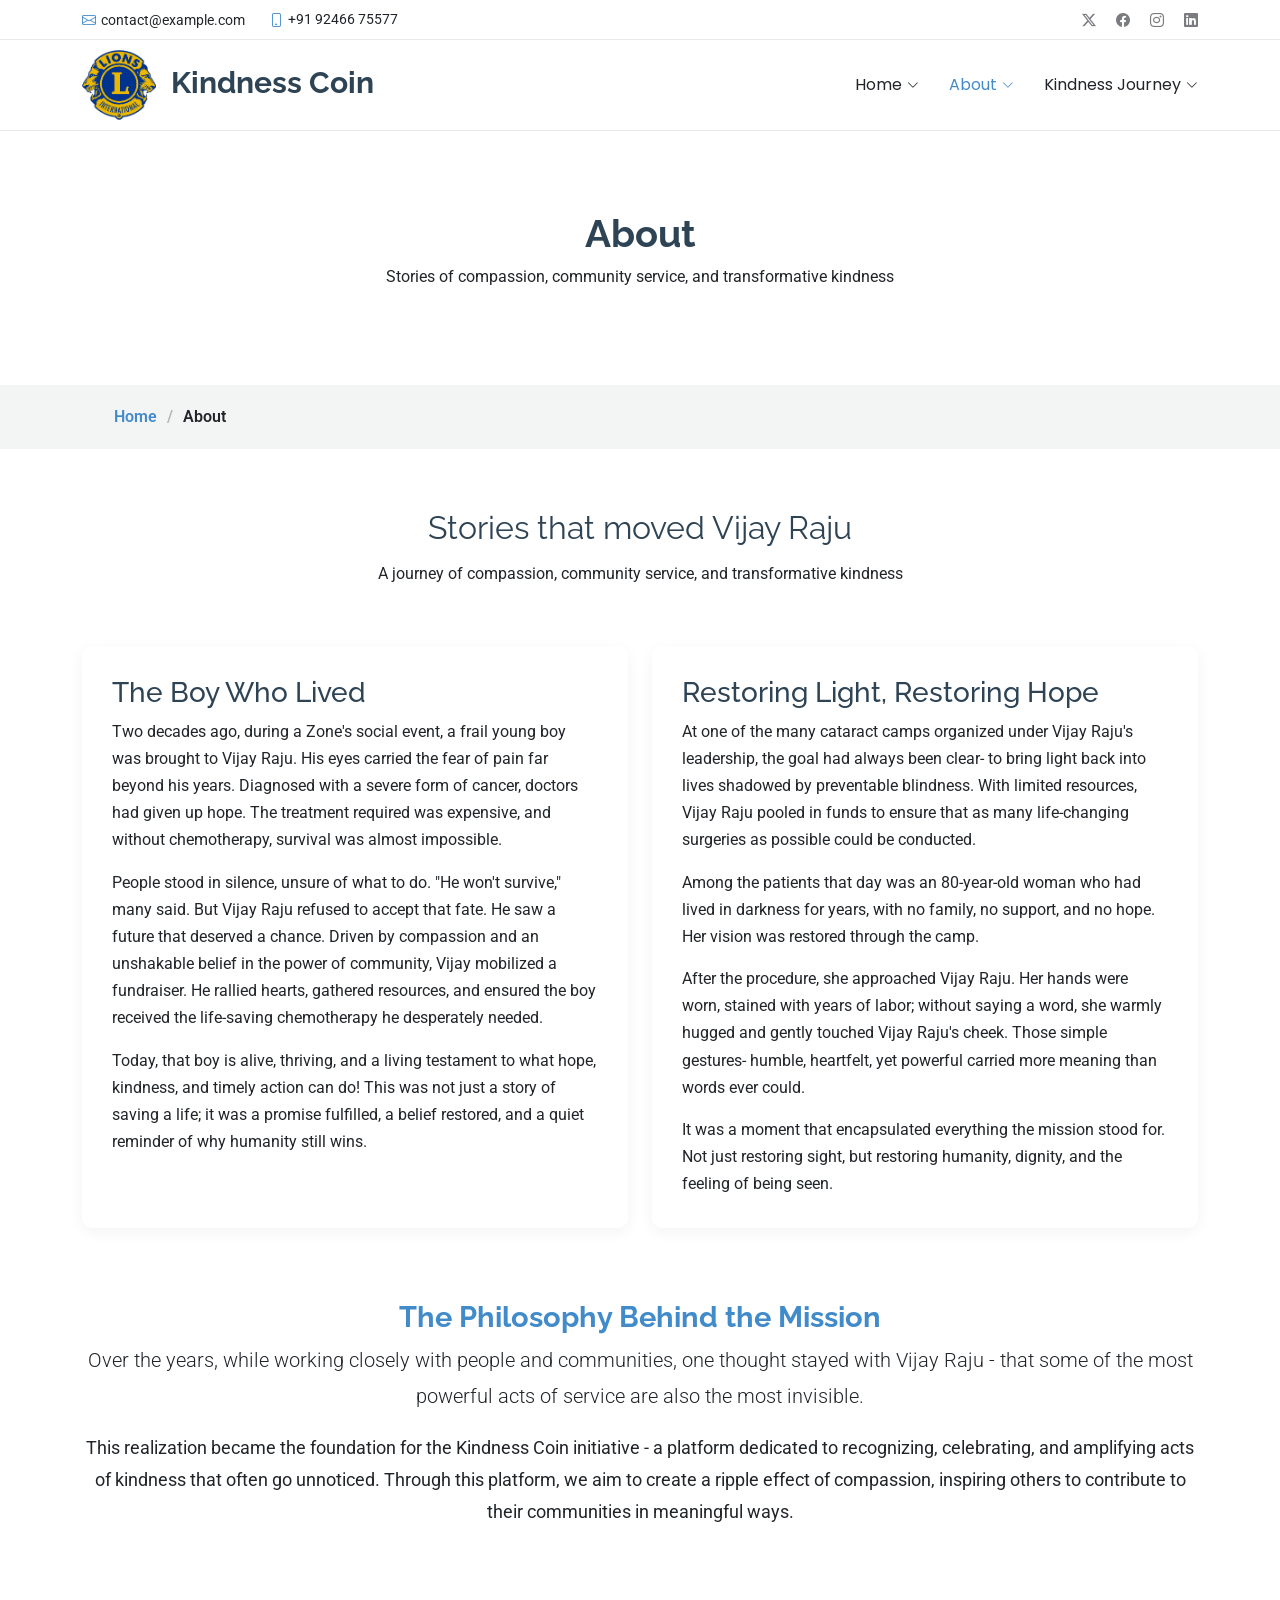
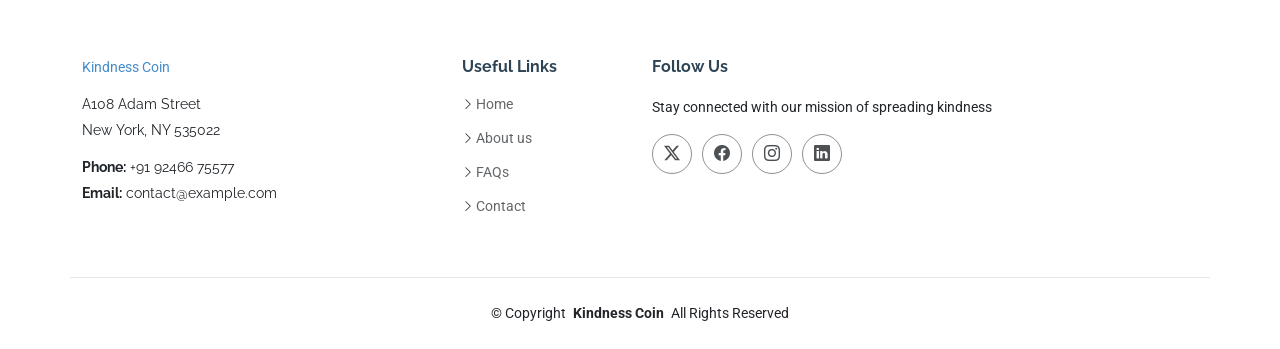
==== commit e8839468: "Refactor navigation structure and update footer links across multiple pages; add new "Kindness Coin"" ====
--- a/about.html
+++ b/about.html
@@ -58,7 +58,12 @@
 
         <nav id="navmenu" class="navmenu">
           <ul>
-            <li><a href="index.html#hero">Home</a></li>
+            <li class="dropdown"><a href="index.html#hero"><span>Home</span> <i class="bi bi-chevron-down toggle-dropdown"></i></a>
+              <ul>
+                <li><a href="kindness-coin.html">The Kindness Coin</a></li>
+                <li><a href="index.html#mission">Mission</a></li>
+              </ul>
+            </li>
             <li class="dropdown"><a href="about.html" class="active"><span>About</span> <i class="bi bi-chevron-down toggle-dropdown"></i></a>
               <ul>
                 <li><a href="vision.html">Vision</a></li>
@@ -67,7 +72,6 @@
             </li>
             <li class="dropdown"><a href="index.html#kindness"><span>Kindness Journey</span> <i class="bi bi-chevron-down toggle-dropdown"></i></a>
               <ul>
-                <li><a href="index.html#journey-map">Journey Map</a></li>
                 <li><a href="index.html#kindness-stories">Stories of Kindness</a></li>
               </ul>
             </li>
@@ -176,16 +180,8 @@
           <ul>
             <li><i class="bi bi-chevron-right"></i> <a href="index.html">Home</a></li>
             <li><i class="bi bi-chevron-right"></i> <a href="about.html">About us</a></li>
-            <li><i class="bi bi-chevron-right"></i> <a href="index.html#mission">Mission</a></li>
+            <li><i class="bi bi-chevron-right"></i> <a href="faq.html">FAQs</a></li>
             <li><i class="bi bi-chevron-right"></i> <a href="index.html#contact">Contact</a></li>
-          </ul>
-        </div>
-
-        <div class="col-lg-2 col-md-3 footer-links">
-          <h4>Our Services</h4>
-          <ul>
-            <li><i class="bi bi-chevron-right"></i> <a href="#">Community Support</a></li>
-            <li><i class="bi bi-chevron-right"></i> <a href="faq.html">FAQs</a></li>
           </ul>
         </div>
 
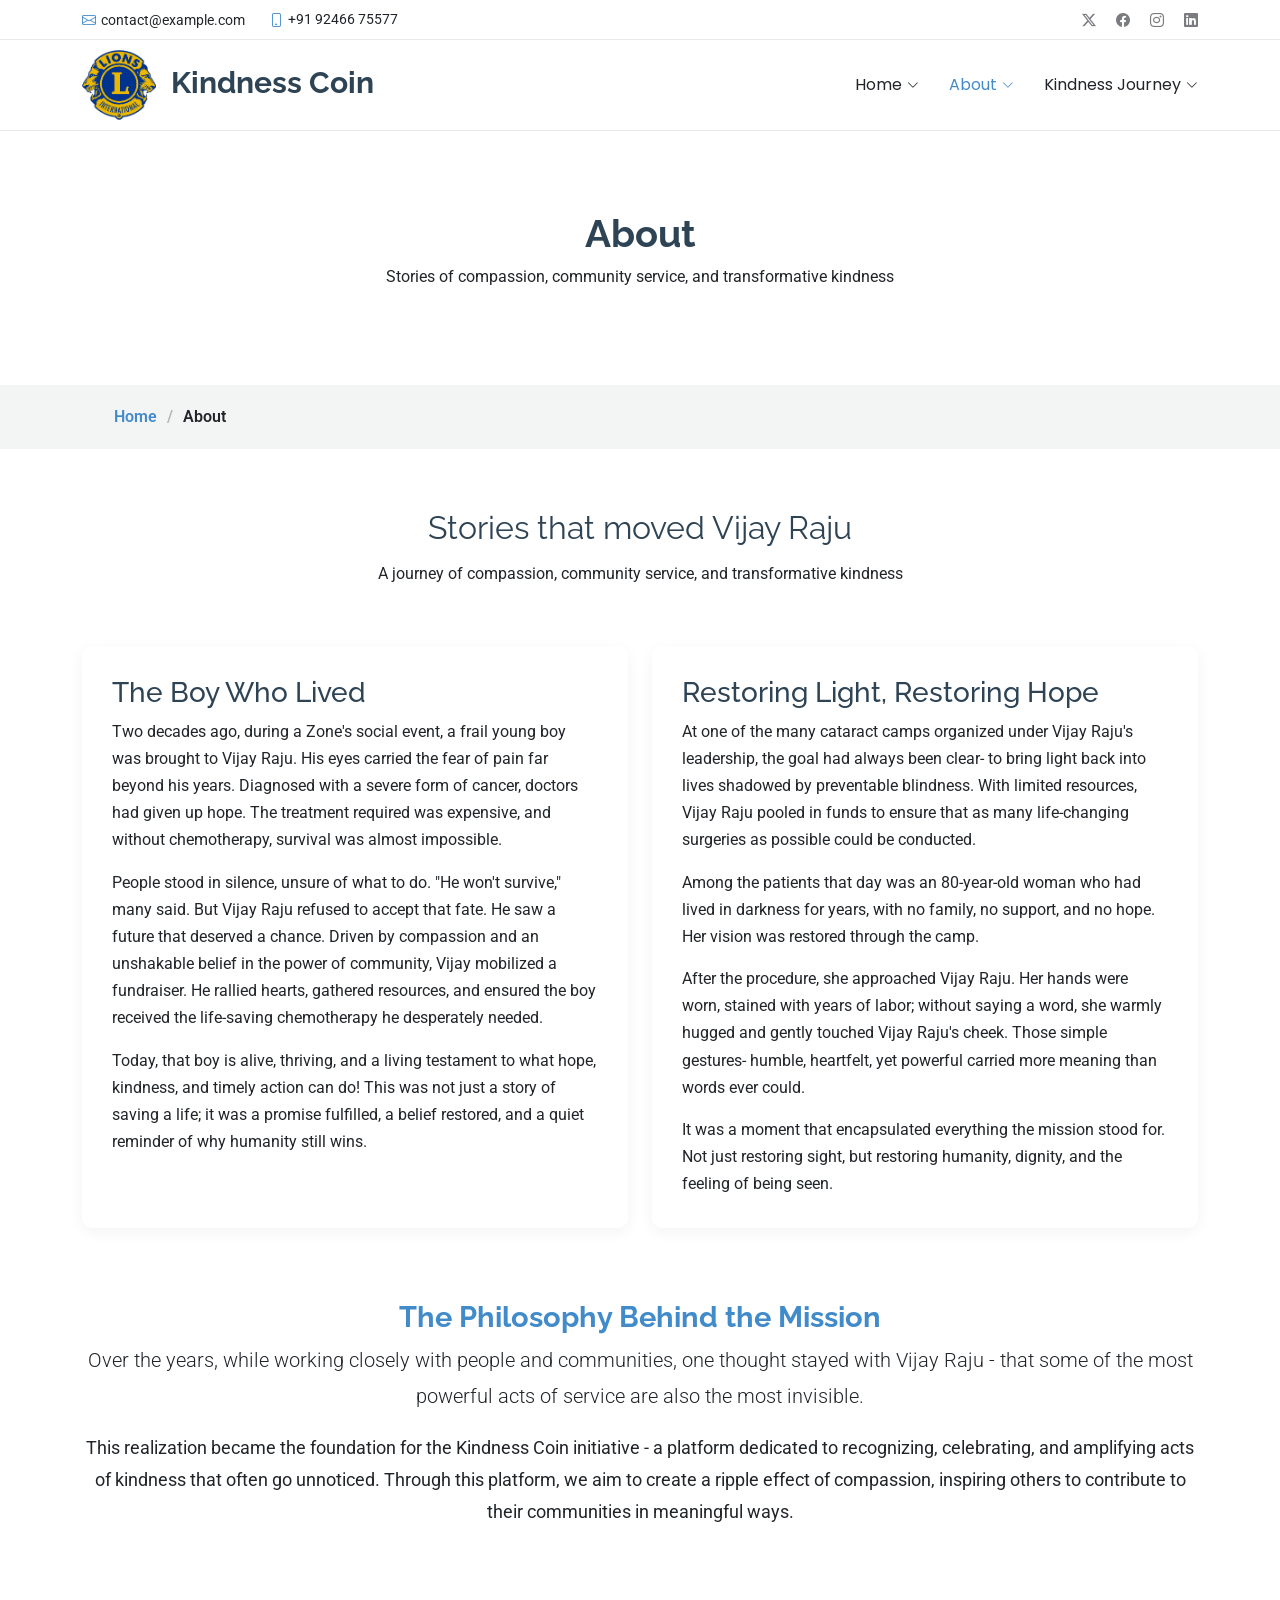
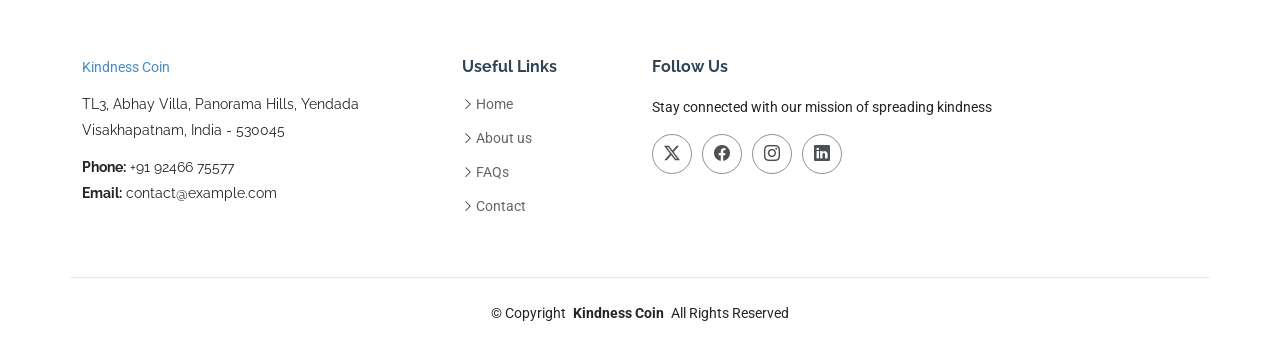
==== commit ac36c769: "Update footer contact information and link to "Stories of Kindness" across multiple pages; add new "" ====
--- a/about.html
+++ b/about.html
@@ -61,7 +61,6 @@
             <li class="dropdown"><a href="index.html#hero"><span>Home</span> <i class="bi bi-chevron-down toggle-dropdown"></i></a>
               <ul>
                 <li><a href="kindness-coin.html">The Kindness Coin</a></li>
-                <li><a href="index.html#mission">Mission</a></li>
               </ul>
             </li>
             <li class="dropdown"><a href="about.html" class="active"><span>About</span> <i class="bi bi-chevron-down toggle-dropdown"></i></a>
@@ -72,7 +71,7 @@
             </li>
             <li class="dropdown"><a href="index.html#kindness"><span>Kindness Journey</span> <i class="bi bi-chevron-down toggle-dropdown"></i></a>
               <ul>
-                <li><a href="index.html#kindness-stories">Stories of Kindness</a></li>
+                <li><a href="stories.html">Stories of Kindness</a></li>
               </ul>
             </li>
           </ul>
@@ -168,8 +167,8 @@
             <span class="sitename">Kindness Coin</span>
           </a>
           <div class="footer-contact pt-3">
-            <p>A108 Adam Street</p>
-            <p>New York, NY 535022</p>
+            <p>TL3, Abhay Villa, Panorama Hills, Yendada</p>
+            <p>Visakhapatnam, India - 530045</p>
             <p class="mt-3"><strong>Phone:</strong> <span>+91 92466 75577</span></p>
             <p><strong>Email:</strong> <span>contact@example.com</span></p>
           </div>
--- a/assets/css/main.css
+++ b/assets/css/main.css
@@ -120,7 +120,7 @@
   left: 0;
   width: 100%;
   height: 100%;
-  object-fit: cover;
+  object-fit: fill;
   z-index: 0;
 }
 
@@ -1612,7 +1612,7 @@
   left: 0;
   width: 100%;
   height: 100%;
-  object-fit: cover;
+  object-fit: fill;
   z-index: 2;
 }
 
@@ -2543,13 +2543,13 @@
 
 /* --- Scoped Scroll Reveal Text Animation --- */
 #scroll-reveal-section-wrapper .animation-parent {
-    height: 60vh;
+    height: 200vh;
 }
 
 #scroll-reveal-section-wrapper .scroll-container {
     position: sticky;
     top: 0;
-    height: 60vh;
+    height: 100vh;
     overflow: hidden;
     display: flex;
     justify-content: center;
@@ -2559,11 +2559,11 @@
 #scroll-reveal-section-wrapper .text-wrapper {
     width: 80%;
     max-width: 900px;
-    text-align: justify;
+    text-align: left;
     font-family: 'Inter', 'Helvetica Neue', 'Arial', sans-serif;
     font-size: clamp(1.2rem, 3vw, 2rem);
     font-weight: 300;
-    line-height: 1.4;
+    line-height: 1.7;
     will-change: transform, opacity, letter-spacing, word-spacing;
 }
 
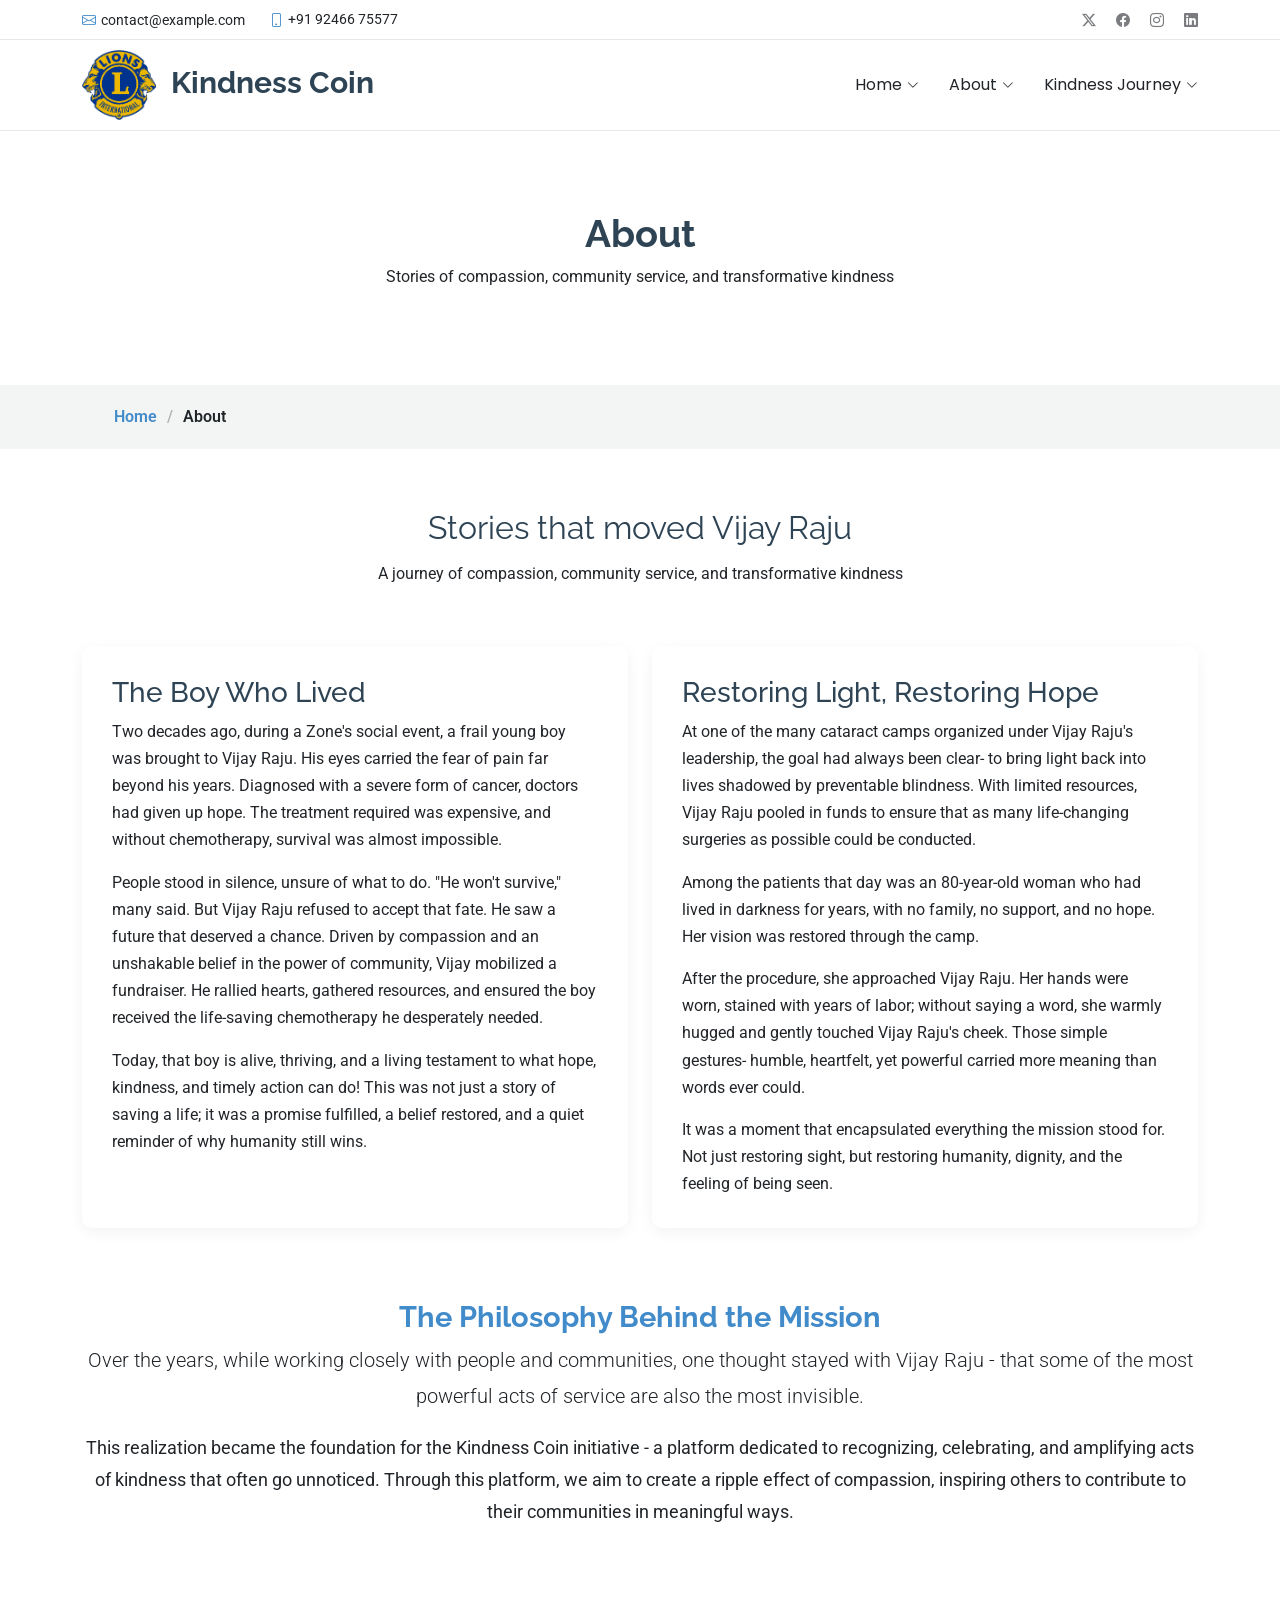
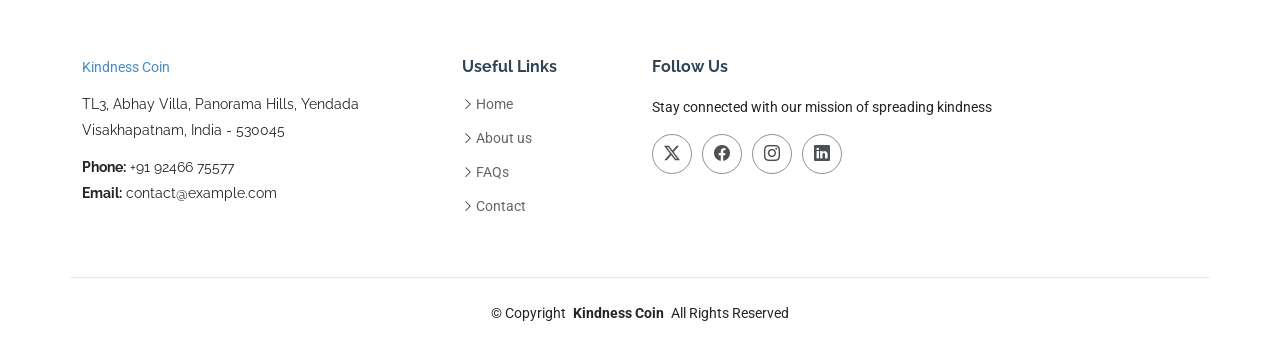
==== commit 6daa01bb: "Update navigation links to remove href from "About" dropdown; enhance styling for stats section and " ====
--- a/about.html
+++ b/about.html
@@ -63,7 +63,7 @@
                 <li><a href="kindness-coin.html">The Kindness Coin</a></li>
               </ul>
             </li>
-            <li class="dropdown"><a href="about.html" class="active"><span>About</span> <i class="bi bi-chevron-down toggle-dropdown"></i></a>
+            <li class="dropdown"><a><span>About</span> <i class="bi bi-chevron-down toggle-dropdown"></i></a>
               <ul>
                 <li><a href="vision.html">Vision</a></li>
                 <li><a href="inspiration.html">Inspiration</a></li>
--- a/assets/css/main.css
+++ b/assets/css/main.css
@@ -420,23 +420,31 @@
 
 /* Stats Section Styling
 ------------------------------*/
+.stats-highlight-bg {
+  background: linear-gradient(160deg, #0d1b2a 0%, #1a2e42 100%);
+}
+
 .stats-heading {
-  font-size: 3.5rem;
+  font-family: 'Cormorant Garamond', serif;
+  font-size: 7rem;
   font-weight: 700;
-  color: var(--heading-color);
-  text-transform: uppercase;
-  letter-spacing: 2px;
-  background: linear-gradient(135deg, #428bca 0%, #2e4455 100%);
-  -webkit-background-clip: text;
-  -webkit-text-fill-color: transparent;
-  background-clip: text;
+  font-style: italic;
+  color: #ffffff;
+  letter-spacing: 0px;
+  text-transform: none;
+  line-height: 1.05;
+  position: relative;
+  display: inline-block;
+  background: none;
+  -webkit-text-fill-color: #ffffff;
+  text-shadow: 0 4px 30px rgba(66, 139, 202, 0.35);
   animation: fadeInUp 0.8s ease-out;
 }
 
 .stats-question {
   font-size: 2rem;
   font-weight: 600;
-  color: var(--heading-color);
+  color: rgba(255, 255, 255, 0.75);
   font-style: italic;
 }
 
@@ -471,6 +479,252 @@
   transform: translateX(5px);
 }
 
+/*--------------------------------------------------------------
+# Map Analytics Cards
+--------------------------------------------------------------*/
+.map-analytics {
+  margin-top: 0.5rem;
+}
+
+/* Column wrapper */
+.map-stat-col {
+  position: relative;
+}
+
+@media (min-width: 768px) {
+  .map-stat-col:not(.map-stat-col--last)::after {
+    content: '';
+    position: absolute;
+    right: 0;
+    top: 15%;
+    height: 70%;
+    width: 1px;
+    background: linear-gradient(
+      to bottom,
+      transparent 0%,
+      rgba(255, 255, 255, 0.25) 30%,
+      rgba(255, 255, 255, 0.25) 70%,
+      transparent 100%
+    );
+  }
+}
+
+@media (max-width: 767px) {
+  .map-stat-col:not(.map-stat-col--last) {
+    border-bottom: 1px solid rgba(255, 255, 255, 0.15);
+    padding-bottom: 1.8rem;
+    margin-bottom: 1.8rem;
+  }
+}
+
+.map-stat-card {
+  display: flex;
+  flex-direction: column;
+  align-items: center;
+  text-align: center;
+  padding: 1.5rem 1rem;
+}
+
+.map-stat-icon {
+  font-size: 2.2rem;
+  color: #428bca;
+  margin-bottom: 0.6rem;
+  filter: drop-shadow(0 0 10px rgba(66, 139, 202, 0.6));
+  animation: iconFloat 3s ease-in-out infinite;
+}
+
+@keyframes iconFloat {
+  0%, 100% {
+    transform: translateY(0);
+    filter: drop-shadow(0 0 10px rgba(66, 139, 202, 0.6));
+  }
+  50% {
+    transform: translateY(-5px);
+    filter: drop-shadow(0 0 18px rgba(66, 139, 202, 0.9));
+  }
+}
+
+.map-stat-count {
+  display: block;
+  font-family: var(--heading-font);
+  font-size: 3rem;
+  font-weight: 700;
+  line-height: 1;
+  letter-spacing: -1px;
+  background: linear-gradient(135deg, #ffffff 0%, #90c4f0 100%);
+  -webkit-background-clip: text;
+  -webkit-text-fill-color: transparent;
+  background-clip: text;
+  margin-bottom: 0.4rem;
+}
+
+.map-stat-label {
+  margin: 0;
+  font-size: 0.75rem;
+  font-weight: 600;
+  color: rgba(255, 255, 255, 0.55);
+  text-transform: uppercase;
+  letter-spacing: 1.5px;
+}
+
+/* Map Section Charts
+------------------------------*/
+.map-chart-card {
+  background: rgba(255, 255, 255, 0.06);
+  border: 1px solid rgba(255, 255, 255, 0.12);
+  border-radius: 10px;
+  padding: 22px 20px 18px;
+  height: 100%;
+}
+
+.map-chart-title {
+  color: #fff;
+  font-size: 0.88rem;
+  font-weight: 600;
+  letter-spacing: 0.4px;
+  text-transform: uppercase;
+  margin-bottom: 16px;
+}
+
+.btn-chart-toggle {
+  font-size: 0.72rem;
+  font-weight: 500;
+  padding: 3px 10px;
+  color: rgba(255, 255, 255, 0.55);
+  background: transparent;
+  border: 1px solid rgba(255, 255, 255, 0.2);
+  transition: background 0.2s, border-color 0.2s, color 0.2s;
+}
+
+.btn-chart-toggle:hover,
+.btn-chart-toggle:focus {
+  color: #fff;
+  border-color: rgba(255, 255, 255, 0.4);
+  background: rgba(255, 255, 255, 0.08);
+}
+
+.btn-chart-toggle.active {
+  background: #428bca;
+  border-color: #428bca;
+  color: #fff;
+}
+
+/* Map Section – enhanced visuals
+------------------------------*/
+
+/* Atmospheric background depth blobs */
+.map.section {
+  position: relative;
+  overflow: hidden;
+}
+
+.map.section::before,
+.map.section::after {
+  content: '';
+  position: absolute;
+  border-radius: 50%;
+  pointer-events: none;
+  z-index: 0;
+}
+
+.map.section::before {
+  width: 700px;
+  height: 700px;
+  top: -200px;
+  left: 50%;
+  transform: translateX(-50%);
+  background: radial-gradient(circle, rgba(66, 139, 202, 0.12) 0%, transparent 70%);
+}
+
+.map.section::after {
+  width: 500px;
+  height: 500px;
+  bottom: -120px;
+  right: -100px;
+  background: radial-gradient(circle, rgba(66, 139, 202, 0.09) 0%, transparent 70%);
+}
+
+/* Keep inner content above the blobs */
+.map.section > .container {
+  position: relative;
+  z-index: 1;
+}
+
+/* Section title – colour + accent underline */
+.map .section-title h2 {
+  color: #ffffff;
+}
+
+.map .section-title h2::after {
+  content: '';
+  display: block;
+  width: 60px;
+  height: 3px;
+  margin: 10px auto 0;
+  border-radius: 2px;
+  background: linear-gradient(90deg, #428bca, #90c4f0);
+  box-shadow: 0 0 12px rgba(66, 139, 202, 0.7);
+}
+
+.map .section-title p {
+  color: rgba(255, 255, 255, 0.65);
+}
+
+/* World Map container */
+#worldMap {
+  height: 60vh;
+  width: 100%;
+  border-radius: 12px;
+  border: 1.5px solid rgba(66, 139, 202, 0.55);
+  box-shadow:
+    0 0 0 1px rgba(66, 139, 202, 0.15),
+    0 0 30px rgba(66, 139, 202, 0.20),
+    0 0 70px rgba(66, 139, 202, 0.10),
+    0 20px 50px rgba(0, 0, 0, 0.45);
+  transition: box-shadow 0.4s ease, border-color 0.4s ease;
+}
+
+#worldMap:hover {
+  border-color: rgba(66, 139, 202, 0.8);
+  box-shadow:
+    0 0 0 1px rgba(66, 139, 202, 0.25),
+    0 0 40px rgba(66, 139, 202, 0.35),
+    0 0 90px rgba(66, 139, 202, 0.18),
+    0 20px 50px rgba(0, 0, 0, 0.50);
+}
+
+/* Stat cards – glass panel */
+.map-stat-card {
+  background: rgba(66, 139, 202, 0.06);
+  border: 1px solid rgba(66, 139, 202, 0.18);
+  border-radius: 12px;
+  transition: background 0.3s ease, border-color 0.3s ease, transform 0.3s ease;
+}
+
+.map-stat-card:hover {
+  background: rgba(66, 139, 202, 0.12);
+  border-color: rgba(66, 139, 202, 0.40);
+  transform: translateY(-4px);
+}
+
+/* Chart cards – richer border + top accent + hover lift */
+.map-chart-card {
+  border-top: 2px solid rgba(66, 139, 202, 0.55);
+  box-shadow:
+    0 4px 24px rgba(0, 0, 0, 0.30),
+    0 0 0 1px rgba(66, 139, 202, 0.08);
+  transition: transform 0.3s ease, box-shadow 0.3s ease, border-color 0.3s ease;
+}
+
+.map-chart-card:hover {
+  transform: translateY(-4px);
+  border-top-color: rgba(66, 139, 202, 0.85);
+  box-shadow:
+    0 8px 32px rgba(0, 0, 0, 0.38),
+    0 0 20px rgba(66, 139, 202, 0.15),
+    0 0 0 1px rgba(66, 139, 202, 0.15);
+}
+
 @keyframes fadeInUp {
   from {
     opacity: 0;
@@ -494,13 +748,13 @@
   background: linear-gradient(135deg, #428bca 0%, #2e4455 100%);
   color: white;
   border-radius: 15px 15px 0 0;
-  padding: 1.5rem 2rem;
+  padding: 0.9rem 1.5rem;
   border-bottom: none;
 }
 
 .modal-title {
   font-weight: 700;
-  font-size: 1.5rem;
+  font-size: 1.2rem;
 }
 
 .modal-header .btn-close {
@@ -513,24 +767,24 @@
 }
 
 .modal-intro {
-  font-size: 1rem;
-  line-height: 1.6;
+  font-size: 0.85rem;
+  line-height: 1.5;
 }
 
 .modal-body {
-  padding: 2rem;
+  padding: 1.25rem 1.5rem;
 }
 
 .form-label {
   font-weight: 600;
   color: var(--heading-color);
-  margin-bottom: 0.5rem;
+  margin-bottom: 0.25rem;
 }
 
 .form-control {
   border: 2px solid #e0e0e0;
   border-radius: 8px;
-  padding: 0.75rem 1rem;
+  padding: 0.45rem 0.75rem;
   transition: all 0.3s ease;
 }
 
@@ -540,7 +794,7 @@
 }
 
 .modal-footer {
-  padding: 1.5rem 2rem;
+  padding: 0.75rem 1.5rem;
   border-top: 1px solid #e0e0e0;
 }
 
@@ -599,11 +853,18 @@
 /* Toast Message
 ------------------------------*/
 .toast-message {
-  background: none;
-  border-radius: 8px;
-  padding: 1rem;
-  margin-top: 1rem;
-  animation: slideInDown 0.4s ease;
+  position: fixed;
+  bottom: 2rem;
+  left: 50%;
+  transform: translateX(-50%);
+  z-index: 9999;
+  background: #fff;
+  border-radius: 12px;
+  padding: 1.25rem 1.5rem;
+  box-shadow: 0 8px 32px rgba(0, 0, 0, 0.18);
+  min-width: 280px;
+  max-width: min(600px, 90vw);
+  animation: slideInUp 0.4s ease;
 }
 
 .toast-content {
@@ -644,14 +905,14 @@
   font-size: 1.5rem;
 }
 
-@keyframes slideInDown {
+@keyframes slideInUp {
   from {
     opacity: 0;
-    transform: translateY(-20px);
+    transform: translate(-50%, 20px);
   }
   to {
     opacity: 1;
-    transform: translateY(0);
+    transform: translate(-50%, 0);
   }
 }
 
@@ -660,7 +921,7 @@
 .upload-drop-zone {
   border: 2px dashed #adb5bd;
   border-radius: 8px;
-  padding: 24px 16px;
+  padding: 12px 16px;
   text-align: center;
   cursor: pointer;
   transition: border-color 0.2s ease, background-color 0.2s ease;
@@ -678,10 +939,10 @@
 }
 
 .upload-drop-icon {
-  font-size: 2rem;
+  font-size: 1.4rem;
   color: #adb5bd;
   display: block;
-  margin-bottom: 0.5rem;
+  margin-bottom: 0.25rem;
 }
 
 .upload-drop-zone:hover .upload-drop-icon,
@@ -786,6 +1047,54 @@
   margin-bottom: 0.5rem;
   font-size: 1.1rem;
   color: var(--default-color);
+}
+
+.story-card {
+  background: #fff;
+  border-radius: 16px;
+  box-shadow: 0 4px 24px rgba(66, 139, 202, 0.10);
+  padding: 2rem 2rem 2rem 2rem;
+  height: 100%;
+  display: flex;
+  flex-direction: column;
+  border-top: 4px solid var(--accent-color);
+  transition: box-shadow 0.3s;
+}
+
+.story-card:hover {
+  box-shadow: 0 8px 32px rgba(66, 139, 202, 0.18);
+}
+
+.story-card .story-title {
+  display: flex;
+  align-items: flex-start;
+  gap: 0.75rem;
+  margin-bottom: 1.25rem;
+}
+
+.story-card .story-title i {
+  font-size: 1.4rem;
+  margin-top: 0.2rem;
+  flex-shrink: 0;
+}
+
+.story-card .story-title h3 {
+  font-size: 1.25rem;
+  font-weight: 700;
+  color: var(--heading-color);
+  margin: 0;
+  line-height: 1.4;
+}
+
+.story-card p {
+  font-size: 1rem;
+  line-height: 1.8;
+  color: var(--default-color);
+  margin-bottom: 1rem;
+}
+
+.story-card p:last-child {
+  margin-bottom: 0;
 }
 
 .cta-box {
@@ -2543,32 +2852,267 @@
 
 /* --- Scoped Scroll Reveal Text Animation --- */
 #scroll-reveal-section-wrapper .animation-parent {
-    height: 200vh;
+    height: auto;
 }
 
 #scroll-reveal-section-wrapper .scroll-container {
-    position: sticky;
-    top: 0;
-    height: 100vh;
-    overflow: hidden;
-    display: flex;
-    justify-content: center;
-    align-items: center;
+    position: relative;
+    top: auto;
+    height: auto;
+    overflow: visible;
+    display: block;
+    padding: 2rem 0;
 }
 
 #scroll-reveal-section-wrapper .text-wrapper {
     width: 80%;
     max-width: 900px;
+    margin: 0 auto;
     text-align: left;
     font-family: 'Inter', 'Helvetica Neue', 'Arial', sans-serif;
     font-size: clamp(1.2rem, 3vw, 2rem);
     font-weight: 300;
     line-height: 1.7;
-    will-change: transform, opacity, letter-spacing, word-spacing;
+    letter-spacing: 0;
+    word-spacing: 0;
 }
 
 #scroll-reveal-section-wrapper .text-wrapper span {
-    display: inline-block;
-    transition: transform 0.05s linear, opacity 0.05s linear;
-    will-change: transform, opacity;
-}+    display: inline;
+    opacity: 1;
+    transform: none;
+}
+
+/*--------------------------------------------------------------
+# Community Stories � Filter Bar, Cards, Infinite Scroll
+--------------------------------------------------------------*/
+
+/* ---- Divider ---- */
+.community-stories-divider {
+  border-color: color-mix(in srgb, var(--accent-color), transparent 70%);
+  margin-bottom: 1.5rem;
+}
+
+.community-stories-heading h3 {
+  font-size: 1.75rem;
+  font-weight: 700;
+  color: var(--heading-color);
+}
+
+.community-stories-heading p {
+  color: var(--default-color);
+  opacity: 0.75;
+}
+
+/* ---- Filter Bar ---- */
+.stories-filter-bar {
+  display: flex;
+  flex-wrap: wrap;
+  align-items: center;
+  gap: 0.5rem;
+}
+
+.stories-pills {
+  display: flex;
+  flex-wrap: wrap;
+  gap: 0.4rem;
+  flex: 1 1 auto;
+}
+
+.stories-sort-wrap {
+  flex-shrink: 0;
+}
+
+.stories-filter-pill {
+  display: inline-flex;
+  align-items: center;
+  padding: 0.35rem 0.9rem;
+  border-radius: 50px;
+  border: 1.5px solid color-mix(in srgb, var(--accent-color), transparent 50%);
+  background: transparent;
+  color: var(--default-color);
+  font-size: 0.875rem;
+  font-weight: 500;
+  cursor: pointer;
+  transition: background 0.2s, color 0.2s, border-color 0.2s;
+  line-height: 1.4;
+}
+
+.stories-filter-pill:hover {
+  background: color-mix(in srgb, var(--accent-color), transparent 85%);
+  border-color: var(--accent-color);
+  color: var(--heading-color);
+}
+
+.stories-filter-pill.active {
+  background: var(--accent-color);
+  border-color: var(--accent-color);
+  color: #fff;
+}
+
+.stories-sort-select {
+  padding: 0.35rem 0.75rem;
+  border-radius: 8px;
+  border: 1.5px solid color-mix(in srgb, var(--accent-color), transparent 50%);
+  background: var(--surface-color);
+  color: var(--default-color);
+  font-size: 0.875rem;
+  cursor: pointer;
+  outline: none;
+  transition: border-color 0.2s;
+}
+
+.stories-sort-select:focus {
+  border-color: var(--accent-color);
+}
+
+/* ---- Story Card ---- */
+.story-pub-card {
+  background: var(--surface-color);
+  border-radius: 14px;
+  box-shadow: 0 4px 20px rgba(0,0,0,0.07);
+  display: flex;
+  flex-direction: column;
+  overflow: hidden;
+  transition: box-shadow 0.25s, transform 0.25s;
+  border: 1px solid color-mix(in srgb, var(--default-color), transparent 90%);
+  cursor: pointer;
+}
+
+.story-pub-card:focus-visible {
+  outline: 2px solid var(--accent-color);
+  outline-offset: 3px;
+}
+
+.story-pub-card:hover {
+  box-shadow: 0 8px 32px rgba(0,0,0,0.13);
+  transform: translateY(-3px);
+}
+
+.story-pub-img {
+  width: 100%;
+  height: 180px;
+  overflow: hidden;
+  flex-shrink: 0;
+}
+
+.story-pub-img img {
+  width: 100%;
+  height: 100%;
+  object-fit: cover;
+  display: block;
+  transition: transform 0.35s ease;
+}
+
+.story-pub-card:hover .story-pub-img img {
+  transform: scale(1.05);
+}
+
+.story-pub-body {
+  padding: 1rem 1rem 0.5rem;
+  flex: 1;
+}
+
+.story-pub-name {
+  font-size: 1rem;
+  font-weight: 700;
+  color: var(--heading-color);
+  margin-bottom: 0.5rem;
+}
+
+.story-pub-excerpt {
+  font-size: 0.9rem;
+  color: var(--default-color);
+  line-height: 1.65;
+  margin-bottom: 0;
+}
+
+.story-pub-footer {
+  padding: 0.75rem 1rem 1rem;
+  border-top: 1px solid color-mix(in srgb, var(--default-color), transparent 90%);
+  margin-top: 0.5rem;
+}
+
+.story-pub-meta {
+  font-size: 0.8rem;
+  color: color-mix(in srgb, var(--default-color), transparent 30%);
+  margin-bottom: 0.6rem;
+  display: flex;
+  flex-wrap: wrap;
+  gap: 0.25rem 0.5rem;
+  align-items: center;
+}
+
+.meta-sep {
+  opacity: 0.4;
+  font-size: 0.7rem;
+}
+
+/* ---- Category Badge ---- */
+.story-cat-badge {
+  display: inline-flex;
+  align-items: center;
+  font-size: 0.75rem;
+  font-weight: 600;
+  padding: 0.2rem 0.6rem;
+  border-radius: 50px;
+  background: color-mix(in srgb, var(--accent-color), transparent 85%);
+  color: var(--accent-color);
+  margin-bottom: 0.5rem;
+}
+
+
+
+/* ---- Sentinel / Spinner ---- */
+.stories-sentinel {
+  display: flex;
+  justify-content: center;
+  align-items: center;
+  padding: 2rem 0 1rem;
+}
+
+/* ---- End of results ---- */
+.stories-end-msg {
+  text-align: center;
+  padding: 1.5rem 0;
+  color: color-mix(in srgb, var(--default-color), transparent 40%);
+  font-size: 0.9rem;
+}
+
+/* ---- Read More Modal: image + meta ---- */
+.story-modal-img img {
+  max-height: 320px;
+  width: 100%;
+  object-fit: cover;
+  border-radius: 8px;
+}
+
+.story-modal-meta {
+  display: flex;
+  flex-wrap: wrap;
+  gap: 0.5rem 1rem;
+  font-size: 0.875rem;
+  color: var(--default-color);
+  padding-bottom: 0.75rem;
+  border-bottom: 1px solid color-mix(in srgb, var(--default-color), transparent 85%);
+}
+
+.story-modal-text p {
+  font-size: 1rem;
+  line-height: 1.8;
+  color: var(--default-color);
+}
+
+/* ---- Responsive ---- */
+@media (max-width: 576px) {
+  .stories-filter-bar {
+    flex-direction: column;
+    align-items: flex-start;
+  }
+  .stories-sort-wrap {
+    width: 100%;
+  }
+  .stories-sort-select {
+    width: 100%;
+  }
+}
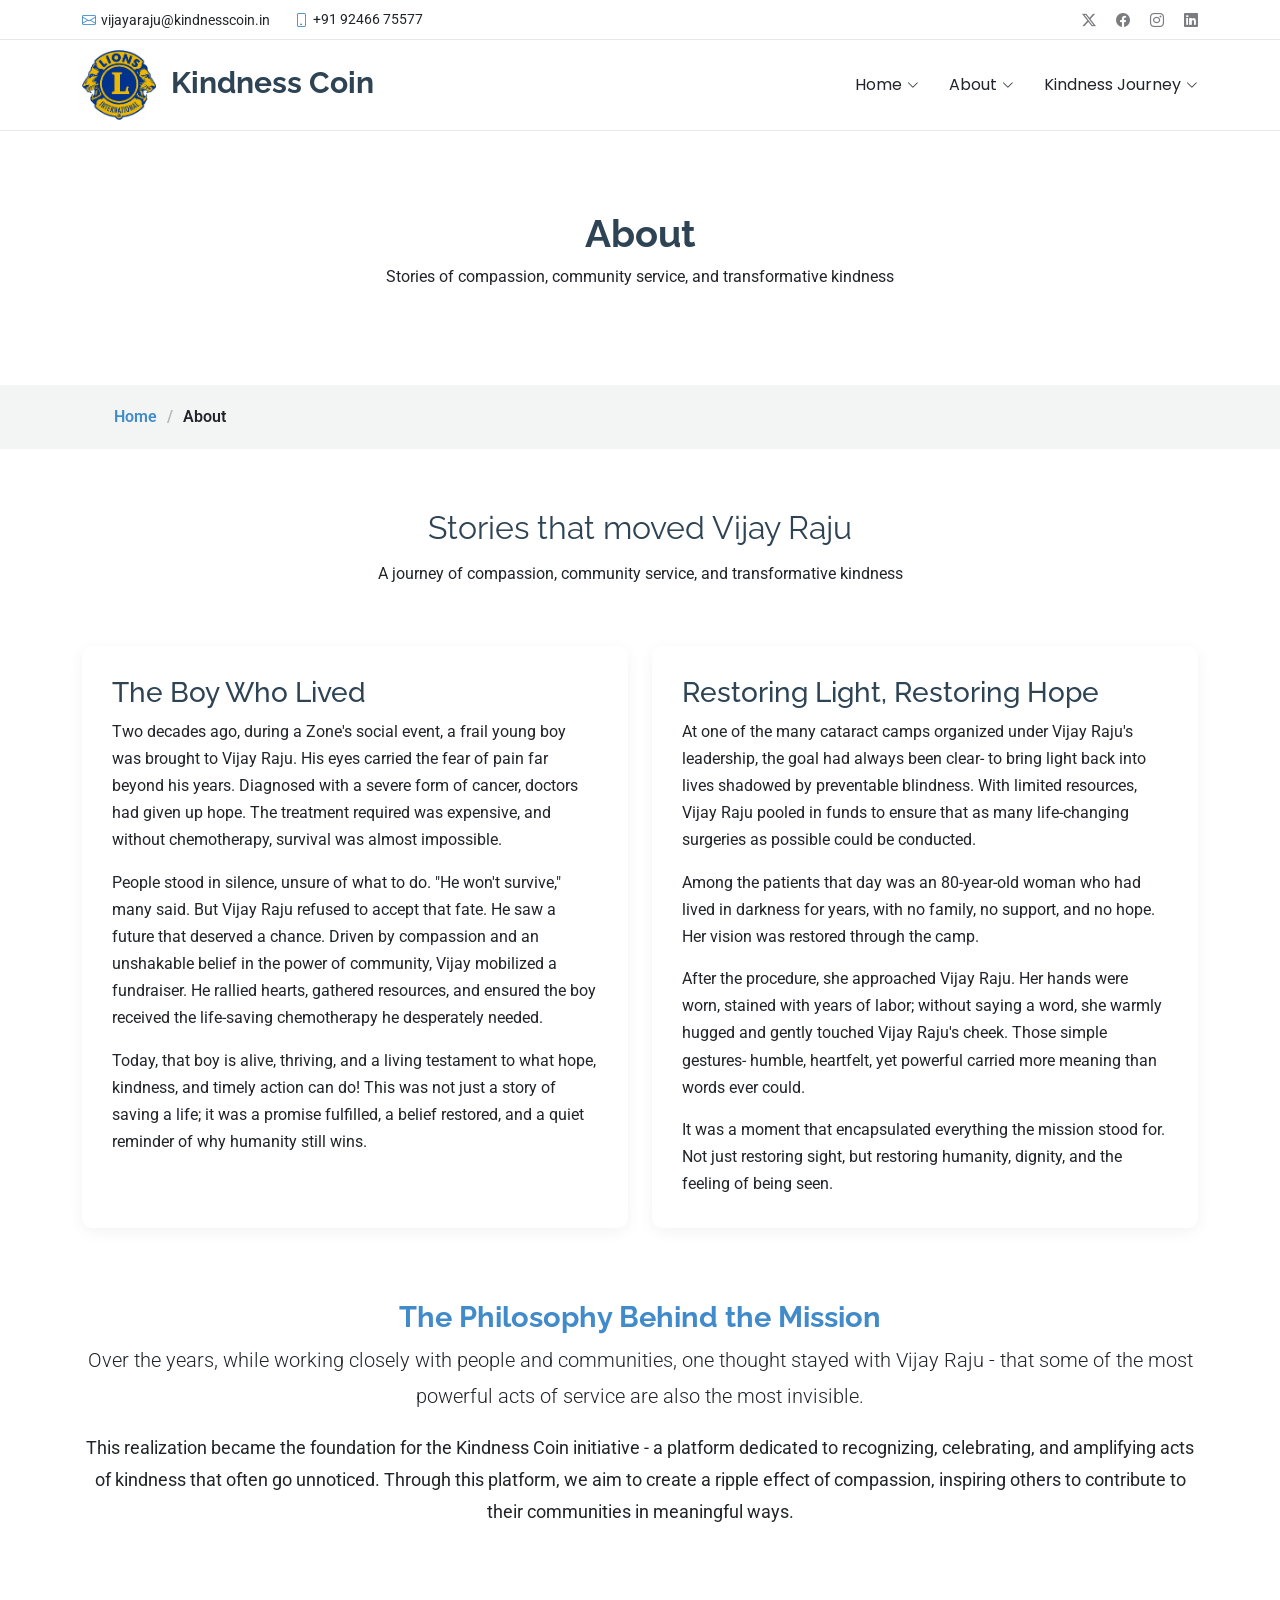
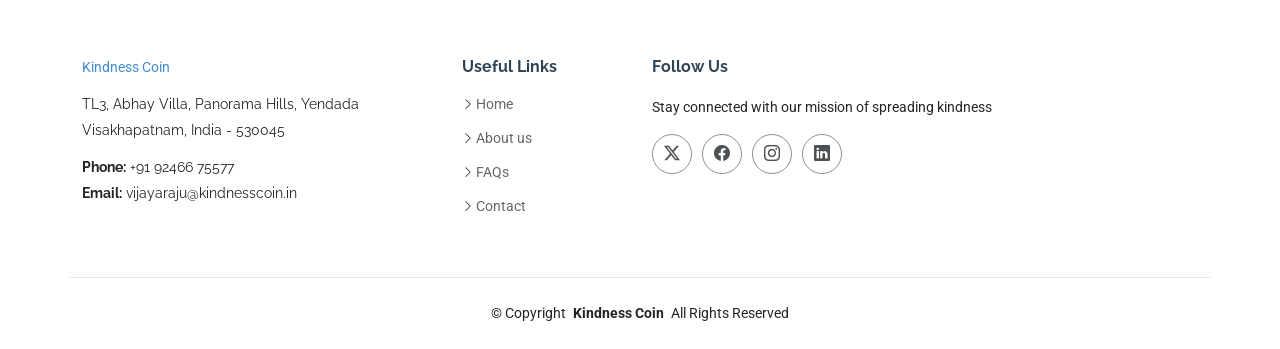
==== commit bd104669: "Update contact email and social media links across multiple pages Co-authored-by: Copilot <copilot@g" ====
--- a/about.html
+++ b/about.html
@@ -35,7 +35,7 @@
     <div class="topbar d-flex align-items-center">
       <div class="container d-flex justify-content-center justify-content-md-between">
         <div class="contact-info d-flex align-items-center">
-          <i class="bi bi-envelope d-flex align-items-center"><a href="mailto:contact@example.com">contact@example.com</a></i>
+          <i class="bi bi-envelope d-flex align-items-center"><a href="mailto:vijayaraju@kindnesscoin.in">vijayaraju@kindnesscoin.in</a></i>
           <i class="bi bi-phone d-flex align-items-center ms-4"><span>+91 92466 75577</span></i>
         </div>
         <div class="social-links d-none d-md-flex align-items-center">
@@ -170,7 +170,7 @@
             <p>TL3, Abhay Villa, Panorama Hills, Yendada</p>
             <p>Visakhapatnam, India - 530045</p>
             <p class="mt-3"><strong>Phone:</strong> <span>+91 92466 75577</span></p>
-            <p><strong>Email:</strong> <span>contact@example.com</span></p>
+            <p><strong>Email:</strong> <span>vijayaraju@kindnesscoin.in</span></p>
           </div>
         </div>
 
@@ -188,10 +188,10 @@
           <h4>Follow Us</h4>
           <p>Stay connected with our mission of spreading kindness</p>
           <div class="social-links d-flex">
-            <a href=""><i class="bi bi-twitter-x"></i></a>
-            <a href=""><i class="bi bi-facebook"></i></a>
-            <a href=""><i class="bi bi-instagram"></i></a>
-            <a href=""><i class="bi bi-linkedin"></i></a>
+            <a href="https://x.com/vijayrajulion?s=11"><i class="bi bi-twitter-x"></i></a>
+            <a href="https://www.facebook.com/share/1JLgLBeid2/?mibextid=wwXIfr"><i class="bi bi-facebook"></i></a>
+            <a href="https://www.instagram.com/vijayrajulion?igsh=eWJsczJrYjgzZWl0"><i class="bi bi-instagram"></i></a>
+            <a href="https://www.linkedin.com/in/vijay-raju-a9b964255?utm_source=share_via&utm_content=profile&utm_medium=member_ios"><i class="bi bi-linkedin"></i></a>
           </div>
         </div>
 
--- a/assets/css/main.css
+++ b/assets/css/main.css
@@ -2865,8 +2865,7 @@
 }
 
 #scroll-reveal-section-wrapper .text-wrapper {
-    width: 80%;
-    max-width: 900px;
+    width: 76%;
     margin: 0 auto;
     text-align: left;
     font-family: 'Inter', 'Helvetica Neue', 'Arial', sans-serif;
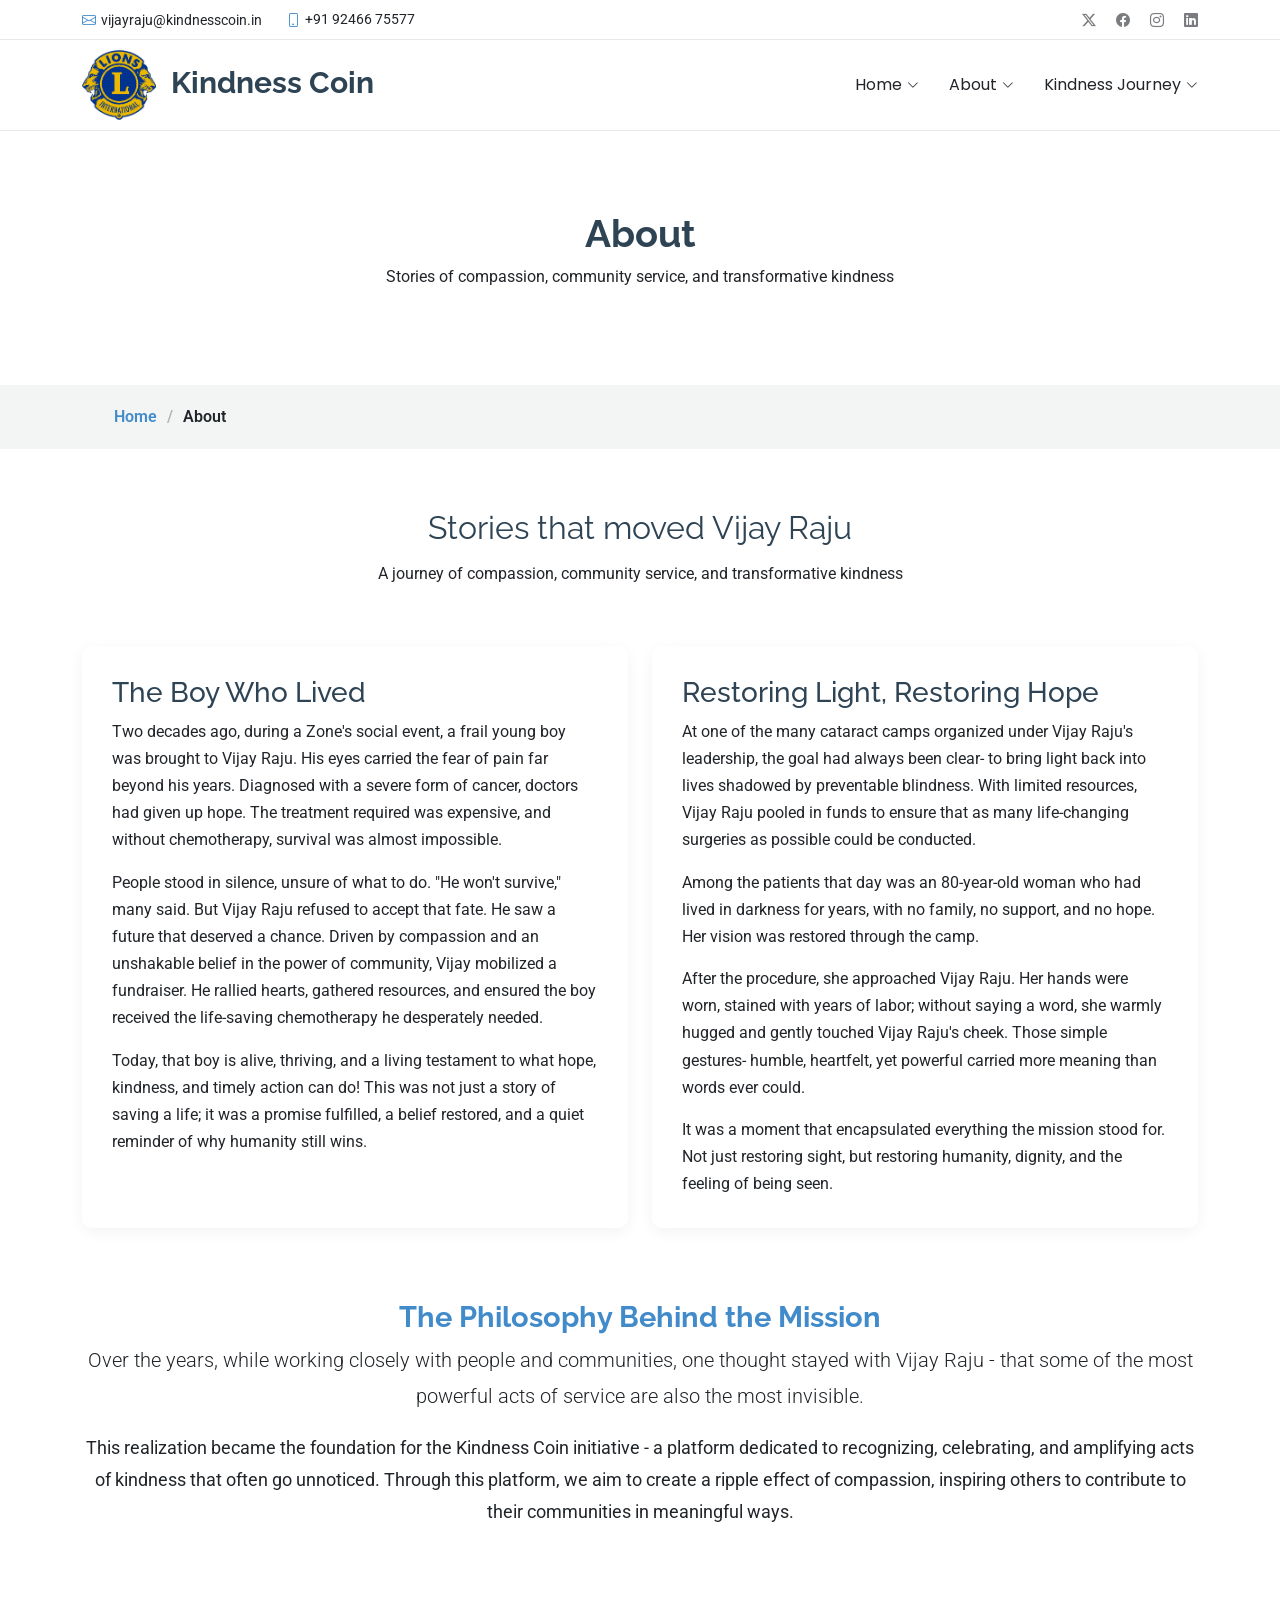
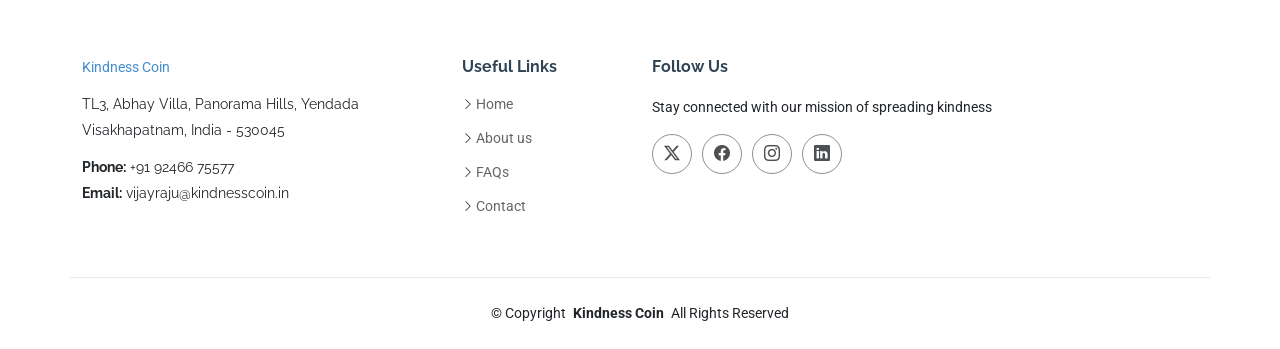
==== commit 5fbf7d1d: "Update email address from vijayaraju to vijayraju across multiple HTML files Co-authored-by: Copilot" ====
--- a/about.html
+++ b/about.html
@@ -35,7 +35,7 @@
     <div class="topbar d-flex align-items-center">
       <div class="container d-flex justify-content-center justify-content-md-between">
         <div class="contact-info d-flex align-items-center">
-          <i class="bi bi-envelope d-flex align-items-center"><a href="mailto:vijayaraju@kindnesscoin.in">vijayaraju@kindnesscoin.in</a></i>
+          <i class="bi bi-envelope d-flex align-items-center"><a href="mailto:vijayraju@kindnesscoin.in">vijayraju@kindnesscoin.in</a></i>
           <i class="bi bi-phone d-flex align-items-center ms-4"><span>+91 92466 75577</span></i>
         </div>
         <div class="social-links d-none d-md-flex align-items-center">
@@ -170,7 +170,7 @@
             <p>TL3, Abhay Villa, Panorama Hills, Yendada</p>
             <p>Visakhapatnam, India - 530045</p>
             <p class="mt-3"><strong>Phone:</strong> <span>+91 92466 75577</span></p>
-            <p><strong>Email:</strong> <span>vijayaraju@kindnesscoin.in</span></p>
+            <p><strong>Email:</strong> <span>vijayraju@kindnesscoin.in</span></p>
           </div>
         </div>
 
